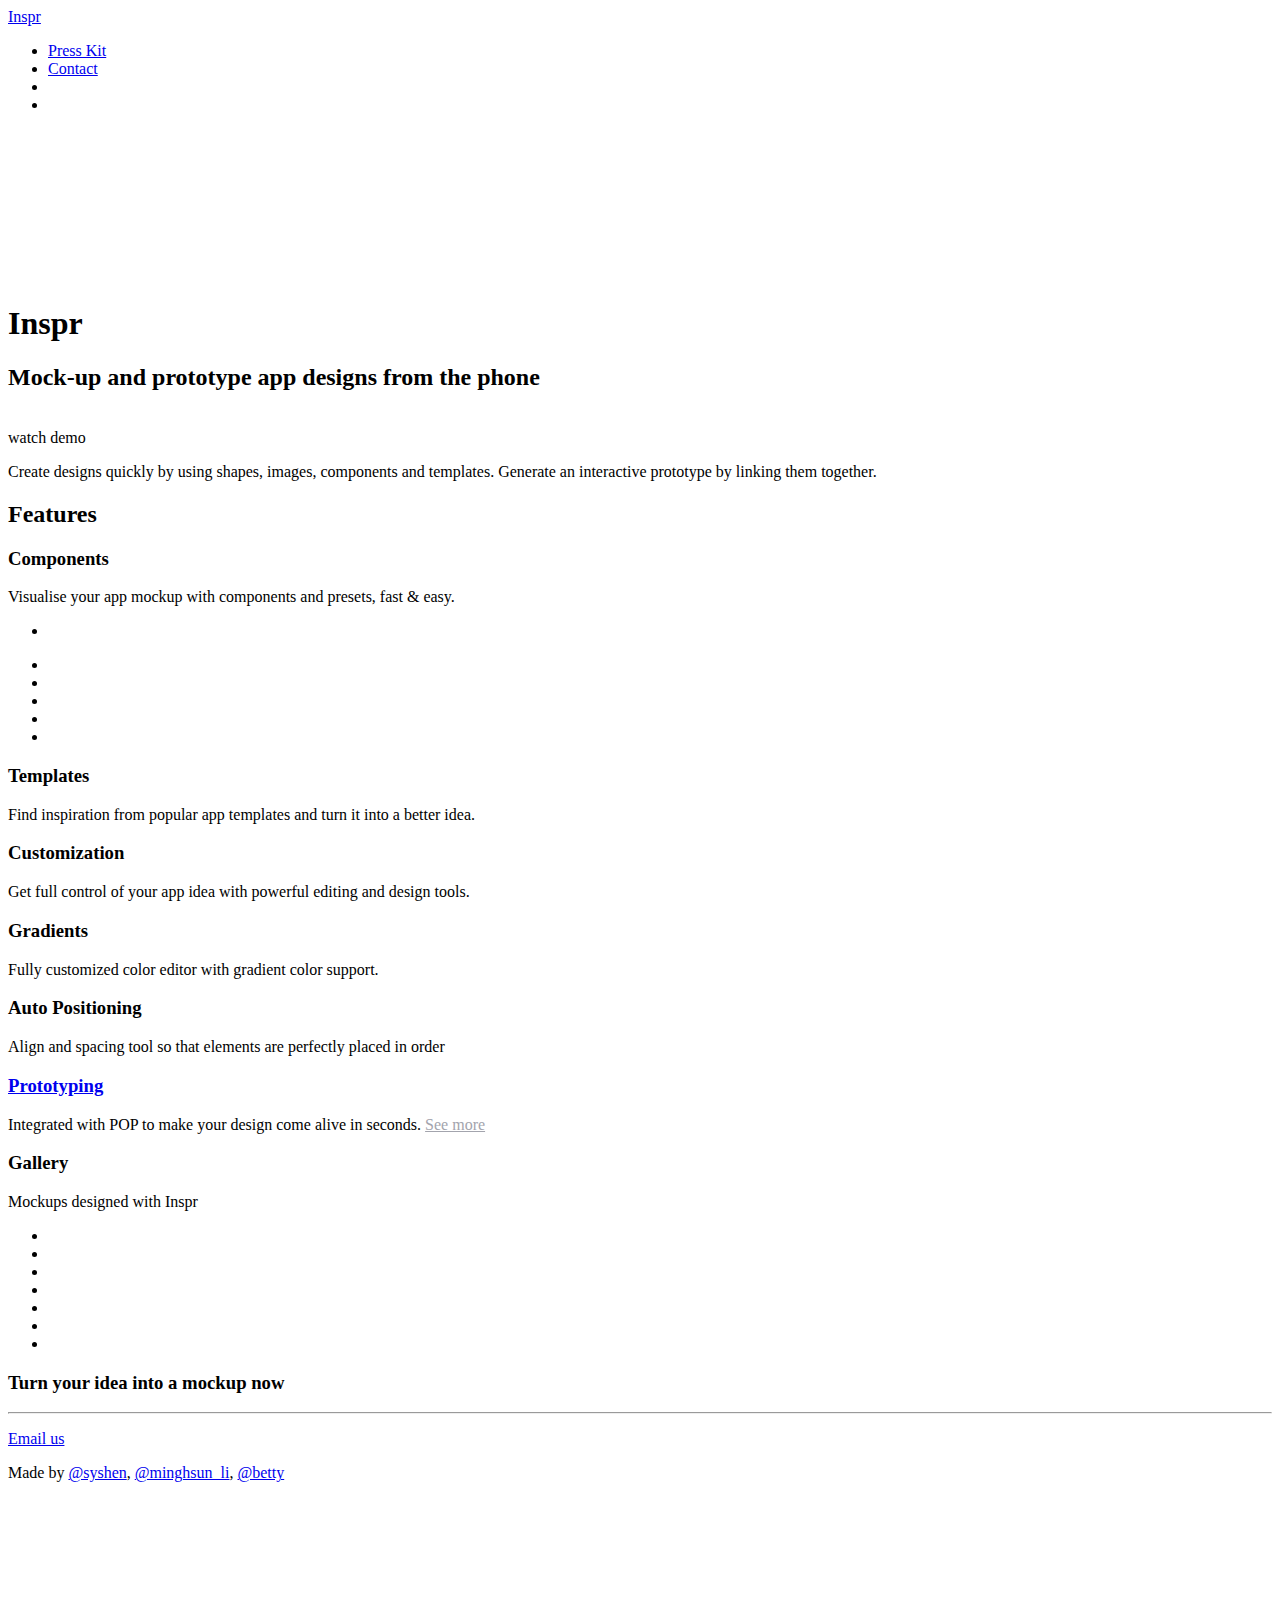
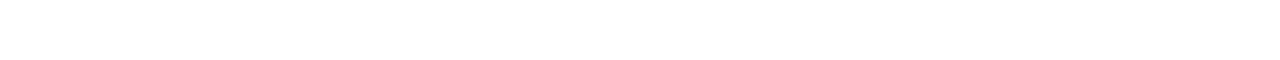
==== cn/index.html @ c49ec0e9 "cn" ====
<!doctype html>
<html>
  <head>
    <meta name="viewport" content="width=device-width, initial-scale=1">
    <meta http-equiv="Content-Type" content="text/html; charset=utf8"/>
    <meta name="description" content='Inspr is a mobile app for everyone to design an app interface directly on your mobile phone.'/>
    <meta property="og:site_name" content="Inspr" />
    <meta property="fb:app_id" content="500670736767893" />
    <meta property="og:title" content="Inspr - mock-up and prototype app designs from the phone" />
    <meta property="og:description" content='Inspr is a mobile app for everyone to design an app interface directly on your mobile phone.' />
    <meta property="og:type" content="website" />
    <meta property="og:url" content="http://insprdesign.com" />
    <meta property="og:image" content="http://insprdesign.com/images/meta.jpg" />
    <meta property="og:image:width" content="1200" />
    <meta property="og:image:height" content="630" />
    <meta property="og:video" content="http://insprdesign.com/video/inspr_demo.mp4" />
    <title>Inspr - mock-up and prototype app designs from the phone</title>
    <link rel="stylesheet" href="css/index.css">
    <link rel="apple-touch-icon" href="/touchicon.png">
    <link rel="icon" href="/favicon.png">
    <!--[if IE]><link rel="shortcut icon" href="/favicon.ico"><![endif]-->
    <script>
      (function(i,s,o,g,r,a,m){i['GoogleAnalyticsObject']=r;i[r]=i[r]||function(){
      (i[r].q=i[r].q||[]).push(arguments)},i[r].l=1*new Date();a=s.createElement(o),
      m=s.getElementsByTagName(o)[0];a.async=1;a.src=g;m.parentNode.insertBefore(a,m)
      })(window,document,'script','//www.google-analytics.com/analytics.js','ga');
      ga('create', 'UA-71495814-1', 'auto');
      ga('send', 'pageview');
      function gaEvent(category,action,label){
        ga('send', 'event', category, action, label);
      }
    </script>
    <script>
      !function(f,b,e,v,n,t,s){if(f.fbq)return;n=f.fbq=function(){n.callMethod?n.callMethod.apply(n,arguments):n.queue.push(arguments)};if(!f._fbq)f._fbq=n;n.push=n;n.loaded=!0;n.version='2.0';n.queue=[];t=b.createElement(e);t.async=!0;t.src=v;s=b.getElementsByTagName(e)[0];s.parentNode.insertBefore(t,s)}(window,document,'script','//connect.facebook.net/en_US/fbevents.js');

      fbq('init', '153054981726549');
      fbq('track', "PageView");
    </script>
    <script>
      window.twttr = (function(d, s, id) {
        var js, fjs = d.getElementsByTagName(s)[0],t = window.twttr || {};
        if (d.getElementById(id)) return t;
        js = d.createElement(s);
        js.id = id;
        js.src = "https://platform.twitter.com/widgets.js";
        fjs.parentNode.insertBefore(js, fjs);
        t._e = [];
        t.ready = function(f) {
          t._e.push(f);
        };
        return t;
      }(document, "script", "twitter-wjs"));
    </script>
    <!-- Hotjar Tracking Code for http://insprdesign.com -->
    <script>
      (function(h,o,t,j,a,r){
          h.hj=h.hj||function(){(h.hj.q=h.hj.q||[]).push(arguments)};
          h._hjSettings={hjid:225142,hjsv:5};
          a=o.getElementsByTagName('head')[0];
          r=o.createElement('script');r.async=1;
          r.src=t+h._hjSettings.hjid+j+h._hjSettings.hjsv;
          a.appendChild(r);
        })(window,document,'//static.hotjar.com/c/hotjar-','.js?sv=');
    </script>

    <script src="https://cdn.optimizely.com/js/6084630692.js"></script>
    <!-- Google Code for Inspr landing page conversion Conversion Page -->
  </head>
  <body>
    <div id="fb-root"></div>
    <script>
    (function(d, s, id) {
      var js, fjs = d.getElementsByTagName(s)[0];
      if (d.getElementById(id)) return;
      js = d.createElement(s); js.id = id;
      js.src = "//connect.facebook.net/zh_TW/sdk.js#xfbml=1&version=v2.5&appId=500670736767893";
      fjs.parentNode.insertBefore(js, fjs);
    }(document, 'script', 'facebook-jssdk'));
    </script>
  	<section class="hero">
      <header>
        <div class="header-wrapper">
          <a href="#" class="inspr-logo nav-link"><span class="inspr-logo-icon"></span>Inspr</a>
          <ul class="nav-list">
            <li class="nav-item"><a href="https://medium.com/@bettyfang/inspr-is-now-integrated-with-pop-b1e94a67278f#.gm7x661md" class="nav-link" onClick="gaEvent('actions','get_presskit','')">Press Kit</a></li>
            <li class="nav-item"><a href="mailto:contact@insprdesign.com" class="nav-link" onClick="gaEvent('actions','email','email_nav')">Contact</a></li>
            <li class="nav-item"><a href="https://www.facebook.com/insprdesign/" target="_blank" class="nav-link" class="nav-link" onClick="gaEvent('actions','link_sn','fb_nav')"><span class="nav-icon nav-icon__fb"></span></a></li>
            <li class="nav-item"><a href="https://twitter.com/InsprDesign" target="_blank" class="nav-link" onClick="gaEvent('actions','link_sn','twitter_nav')"><span class="nav-icon nav-icon__twitter"></span></a></li>
          </ul>
        </div>
      </header>
			<div class="iphone sprite-iphone">
        <video class="demo-video">
          <source src="video/inspr_demo.webm" type="video/webm">
          <source src="video/inspr_demo.mp4" type="video/mp4">
          <source src="video/inspr_demo.ogg" type="video/ogg">
          <img src="video/inspr_demo.png" alt="">
        </video>
        <div class="play-video-mask"><div class="play-video"></div></div>
      </div>
      <div class="hero-description">
        <a class="store-link" href="https://itunes.apple.com/app/apple-store/id1011122014?pt=616448&ct=Landing&mt=8" onClick="gaEvent('actions','download_inspr','app_icon'); fbq('track', 'Lead');"><span class="app-icon sprite-app-icon"></span></a>
				<h1>Inspr</h1>
				<h2>Mock-up and prototype app designs from the phone</h2>
        <a class="play-video-wrapper__m" onClick="gaEvent('actions','play_video','')"><span class="play-video__m"></span><br>watch demo</a>
        <a class="store-link" href="https://itunes.apple.com/app/apple-store/id1011122014?pt=616448&ct=Landing&mt=8" onClick="gaEvent('actions','download_inspr','top'); fbq('track', 'Lead');"><span class="download-badge sprite-download-badge"></span></a>
        <!--
        <div class="sn-btns">
          <div class="fb-like" data-href="http://insprdesign.com" data-width="100" data-layout="button_count" data-action="like" data-show-faces="true" data-share="false" style="vertical-align: top;"></div>
          <a class="twitter-share-button" href="https://twitter.com/intent/tweet?text=@InsprDesign%20Easiest%20way%20to%20craft%20an%20app%20design%20on%20your%20phone">Tweet</a>
        </div>
      -->
			</div>
  	</section>
    <p class="app-description">Create designs quickly by using shapes, images, components and templates. Generate an interactive prototype by linking them together.</p>
    <h2 class="heading"><span class="heading-dash"></span><span class="heading-text">Features</span><span class="heading-dash"></span></h2>
  	<section class="feature">
  		<div class="feature-text">
    		<h3 class="feature-title">Components</h3>
    		<p class="feature-description">Visualise your app mockup with components and presets, fast &amp; easy.</p>
  		</div>
  		<div class="feature-image">
  			<ul class="comp-list">
  				<li class="comp-el comp-el-1 sprite-comp-1"><div class="comp-popover"><div class="comp-navbar sprite-comp-navbar"></div></div></li>
  				<li class="comp-el comp-el-2 sprite-comp-2"></li>
  				<li class="comp-el comp-el-3 sprite-comp-3"></li>
  				<li class="comp-el comp-el-4 sprite-comp-4"></li>
  				<li class="comp-el comp-el-5 sprite-comp-5"></li>
  				<li class="comp-el comp-el-6 sprite-comp-6"></li>
  			</ul>
  		</div>
  	</section>

  	<section class="feature">
  		<div class="feature-text">
    		<h3 class="feature-title">Templates</h3>
    		<p class="feature-description">Find inspiration from popular app templates and turn it into a better idea.</p>
  		</div>
  		<div class="feature-image feature-image__template">
        <div class="templates-demo">
          <div class="template-mockup template-mockup1 sprite-template-m-1" ></div>
          <div class="template-mockup template-mockup2 sprite-template-m-2" ></div>
          <div class="template-mockup template-mockup3 sprite-template-m-3" ></div>
          <div class="template sprite-template"></div>
        </div>
  		</div>
  	</section>

  	<section class="feature">
  		<div class="feature-text">
    		<h3 class="feature-title">Customization</h3>
    		<p class="feature-description">Get full control of your app idea with powerful editing and design tools.</p>
  		</div>
  		<div class="feature-image">
  			<div class="customization-demo sprite-custmz"></div>
  		</div>
  	</section>

    <section class="feature">
      <div class="feature-text">
        <h3 class="feature-title">Gradients</h3>
        <p class="feature-description">Fully customized color editor with gradient color support.</p>
      </div>
      <div class="feature-image feature-image__gradient">
        <div class="gradient-demo sprite-gradient"></div>
      </div>
    </section>

    <section class="feature">
      <div class="feature-text">
        <h3 class="feature-title">Auto Positioning</h3>
        <p class="feature-description">Align and spacing tool so that elements
are perfectly placed in order</p>
      </div>
      <div class="feature-image feature-image__spacing">
        <div class="spacing-demo sprite-spacing"></div>
      </div>
    </section>

    <section class="feature">
      <div class="feature-text">
        <h3 class="feature-title"><a href="pop">Prototyping</a></h3>
        <p class="feature-description">Integrated with POP to make your design
come alive in seconds. <a href="pop" style="color: #a3a4ad; text-decoration:underline">See more</a> </p>
      </div>
      <div class="feature-image feature-image__pop">
        <div class="pop-demo sprite-pop">
          <div class="pop-screena sprite-pop_screena"></div>
          <div class="pop-screenb sprite-pop_screenb"></div>
          <div class="pop-link sprite-pop_link"></div>
        </div>
      </div>
    </section>


  	<section class="gallery">
    	<h3 class="gallery-title"><span class="heading-dash"></span><span class="heading-text">Gallery</span><span class="heading-dash"></span></h3>
      <p class="gallery-description">Mockups designed with Inspr</p>
    	<div class="mockups-wrapper">
       <ul class="mockups-list">
         <li class="mockup-item"><span class="mockup gallery-mockup-1"></span></li>
         <li class="mockup-item"><span class="mockup gallery-mockup-2"></span></li>
         <li class="mockup-item"><span class="mockup gallery-mockup-3"></span></li>
         <li class="mockup-item"><span class="mockup gallery-mockup-4"></span></li>
         <li class="mockup-item"><span class="mockup gallery-mockup-5"></span></li>
         <li class="mockup-item"><span class="mockup gallery-mockup-6"></span></li>
         <li class="mockup-item"><span class="mockup gallery-mockup-7"></span></li>
       </ul>

      </div>
  	</section>

  	<footer class="footer">
    	<h3 class="footer-title">Turn your idea into a mockup now</h3>
    	<a class="store-link" href="https://itunes.apple.com/app/apple-store/id1011122014?pt=616448&ct=Landing&mt=8" onClick="gaEvent('actions','download_inspr','btm');fbq('track', 'Lead');"><span class="download-badge sprite-download-badge"></span></a>
    	<hr>
      <p class="contact"><a href="mailto:contact@insprdesign.com" onClick="gaEvent('actions','email','email_footer')">Email us</a></p>
    	<p class="copyright">Made by <a href="https://twitter.com/syshen" target="_blank" onClick="gaEvent('links','link_sn','syshen')">@syshen</a>, <a href="https://twitter.com/minghsun_li" target="_blank" onClick="gaEvent('links','link_sn','minghsun')">@minghsun_li</a>, <a href="https://twitter.com/bettyfang" target="_blank" onClick="gaEvent('links','link_sn','betty')">@betty</a></p>
  	</footer>

    <div class="mask">
        <video class="demo-video__m">
          <source src="video/inspr_demo.webm" type="video/webm">
          <source src="video/inspr_demo.mp4" type="video/mp4">
          <source src="video/inspr_demo.ogg" type="video/ogg">
          <img src="video/inspr_demo.png" alt="">
        </video>
        <a class="close-mask sprite-close"></a>
    </div>
	<script src="js/jquery-2.1.4.min.js"></script>
  <script src="js/flipsnap.min.js"></script>
	<script src="js/index.js"></script>

  <!-- Google AdWords -->
  <script type="text/javascript">
  /* <![CDATA[ */
  var google_conversion_id = 923114972;
  var google_conversion_language = "en";
  var google_conversion_format = "3";
  var google_conversion_color = "ffffff";
  var google_conversion_label = "3KYWCI32_GYQ3LuWuAM";
  var google_remarketing_only = false;
  /* ]]> */
  </script>
  <script type="text/javascript" src="//www.googleadservices.com/pagead/conversion.js">
  </script>
  <noscript>
    <div style="display:inline;">
      <img height="1" width="1" style="border-style:none;" alt="" src="//www.googleadservices.com/pagead/conversion/923114972/?label=3KYWCI32_GYQ3LuWuAM&amp;guid=ON&amp;script=0"/>
    </div>
  </noscript>

  </body>
</html>
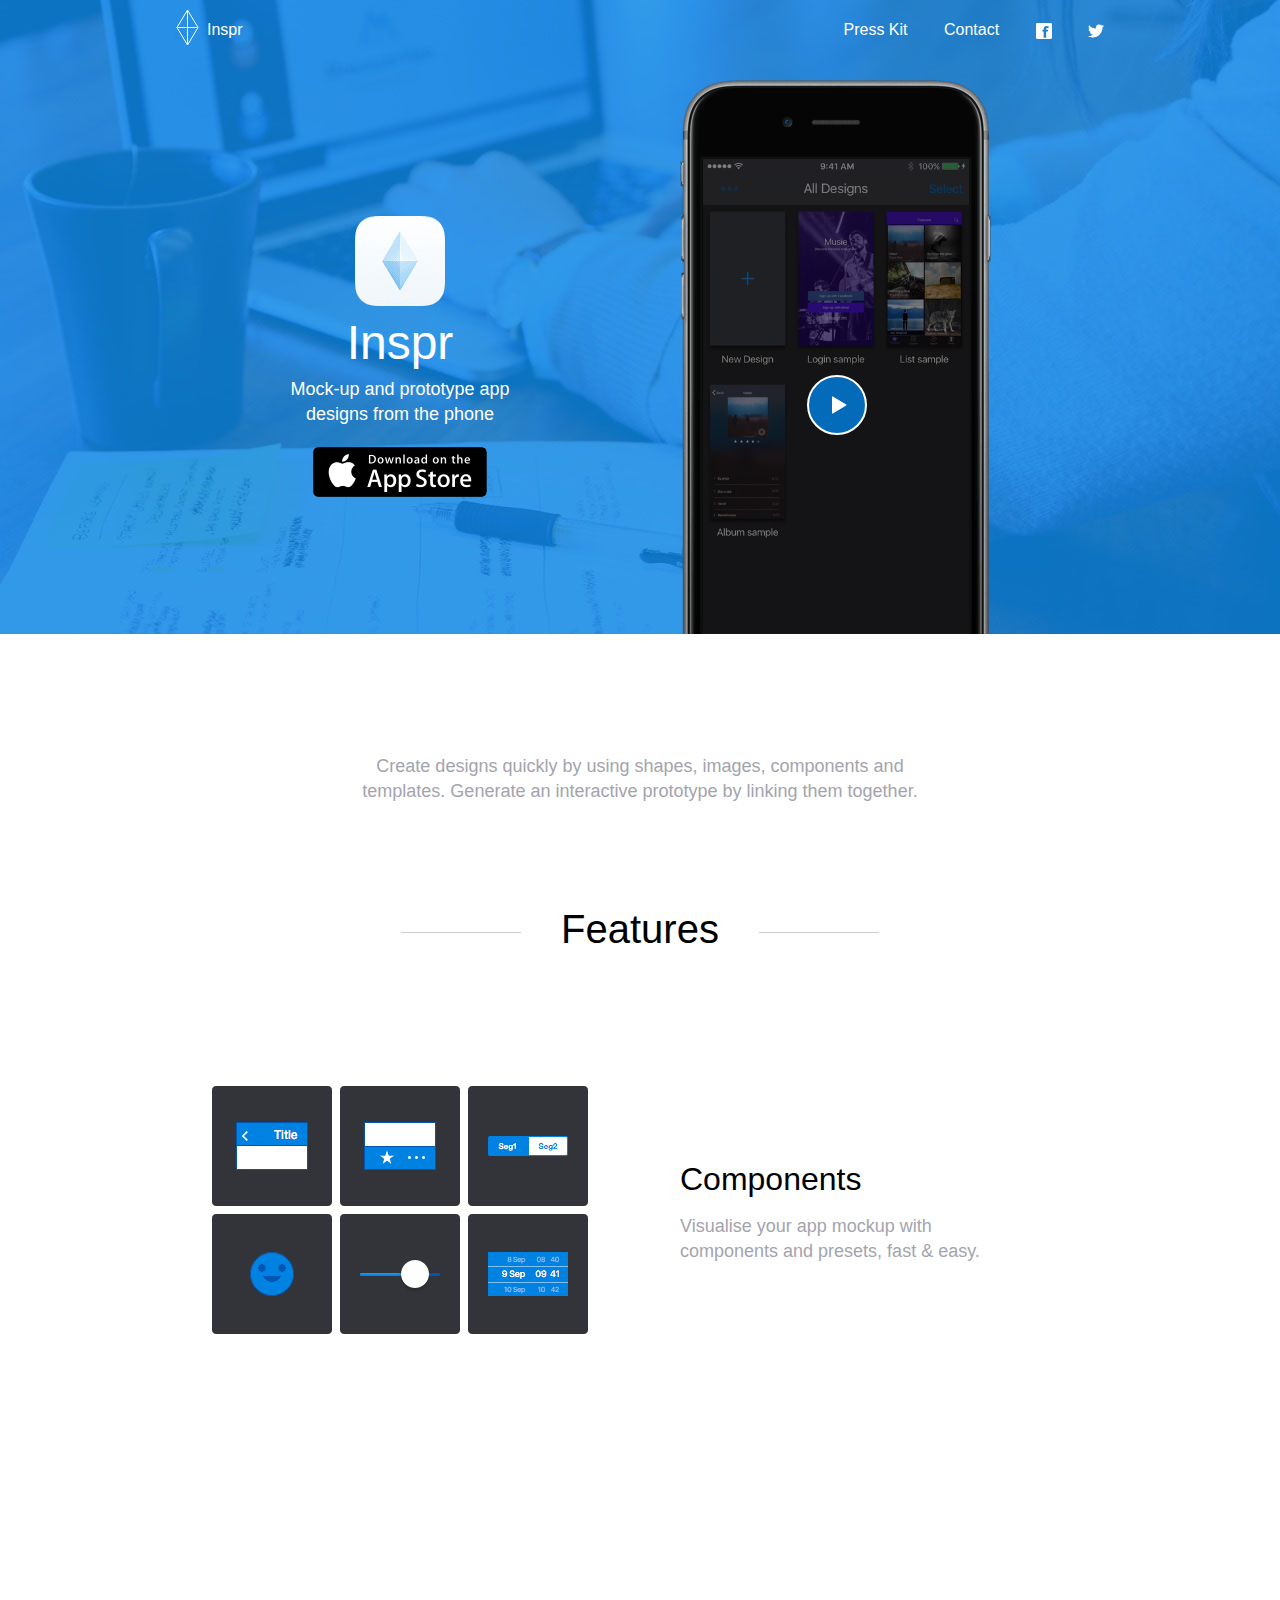
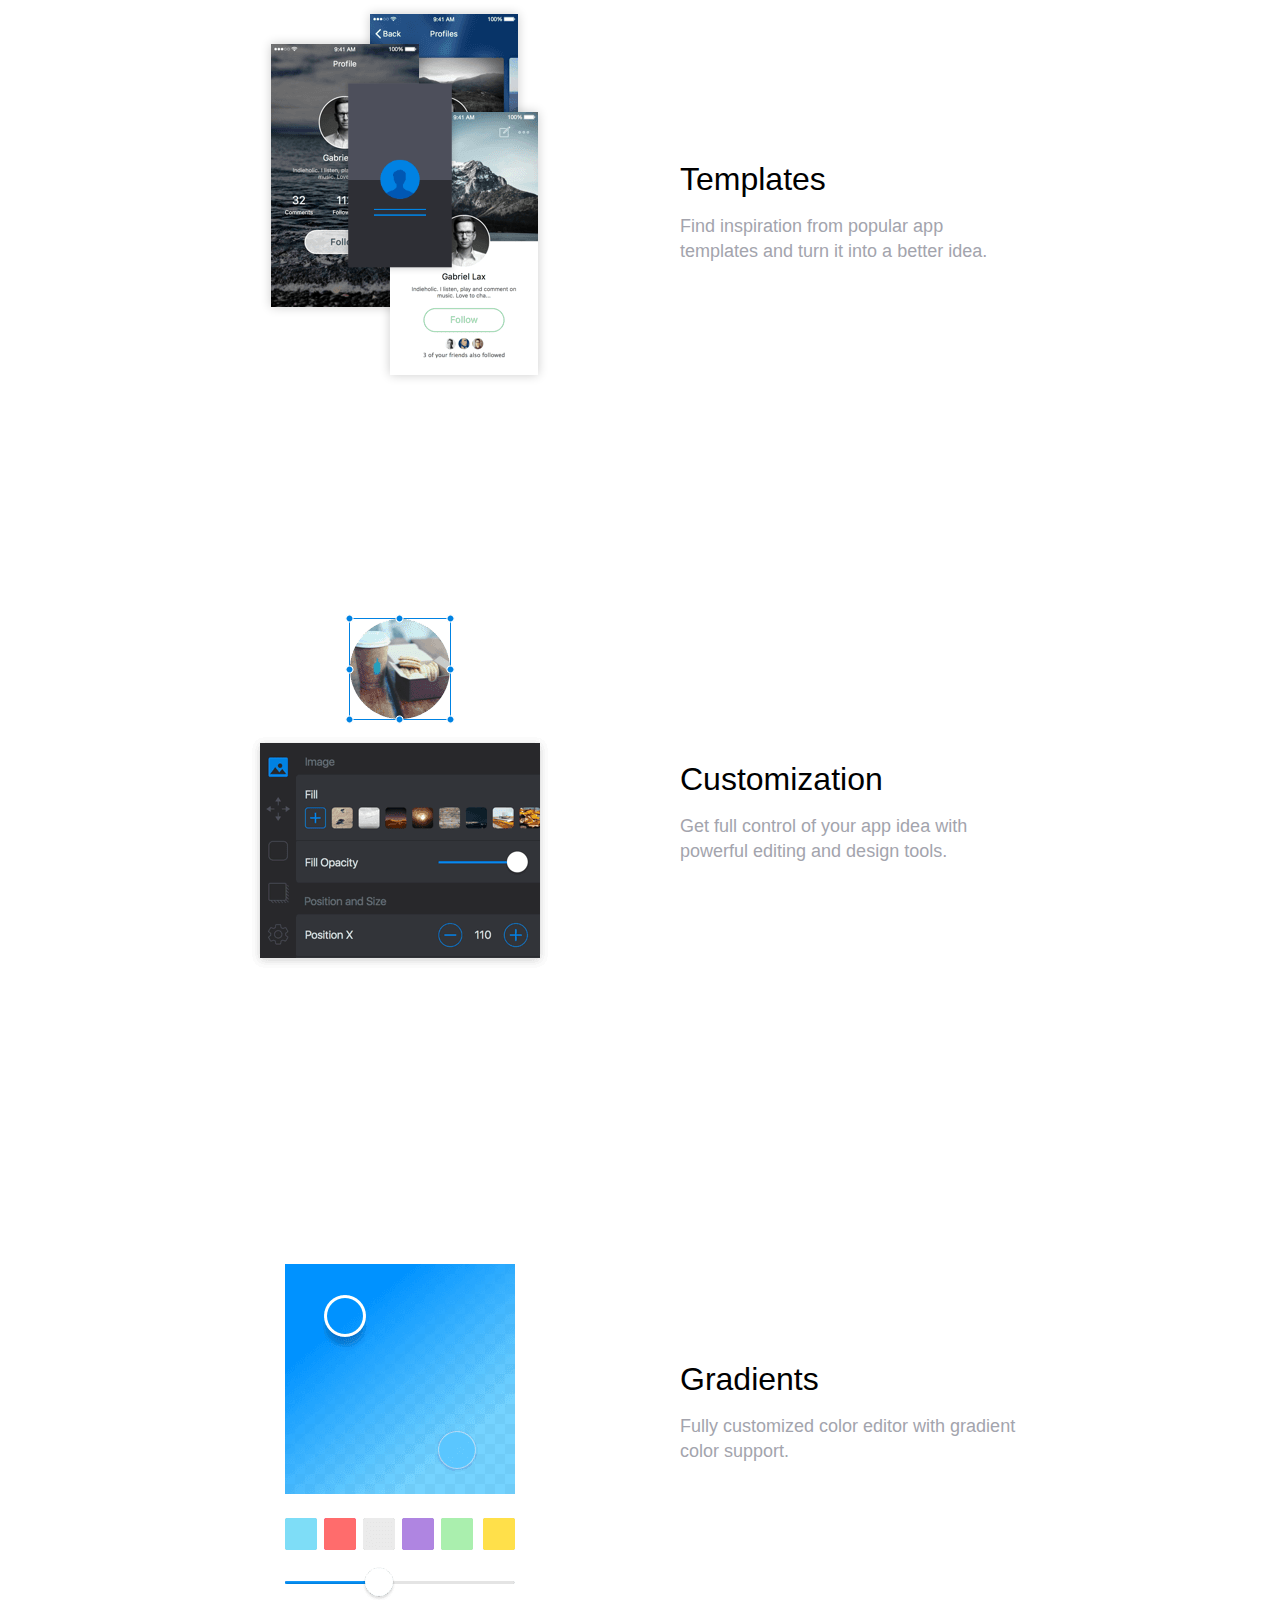
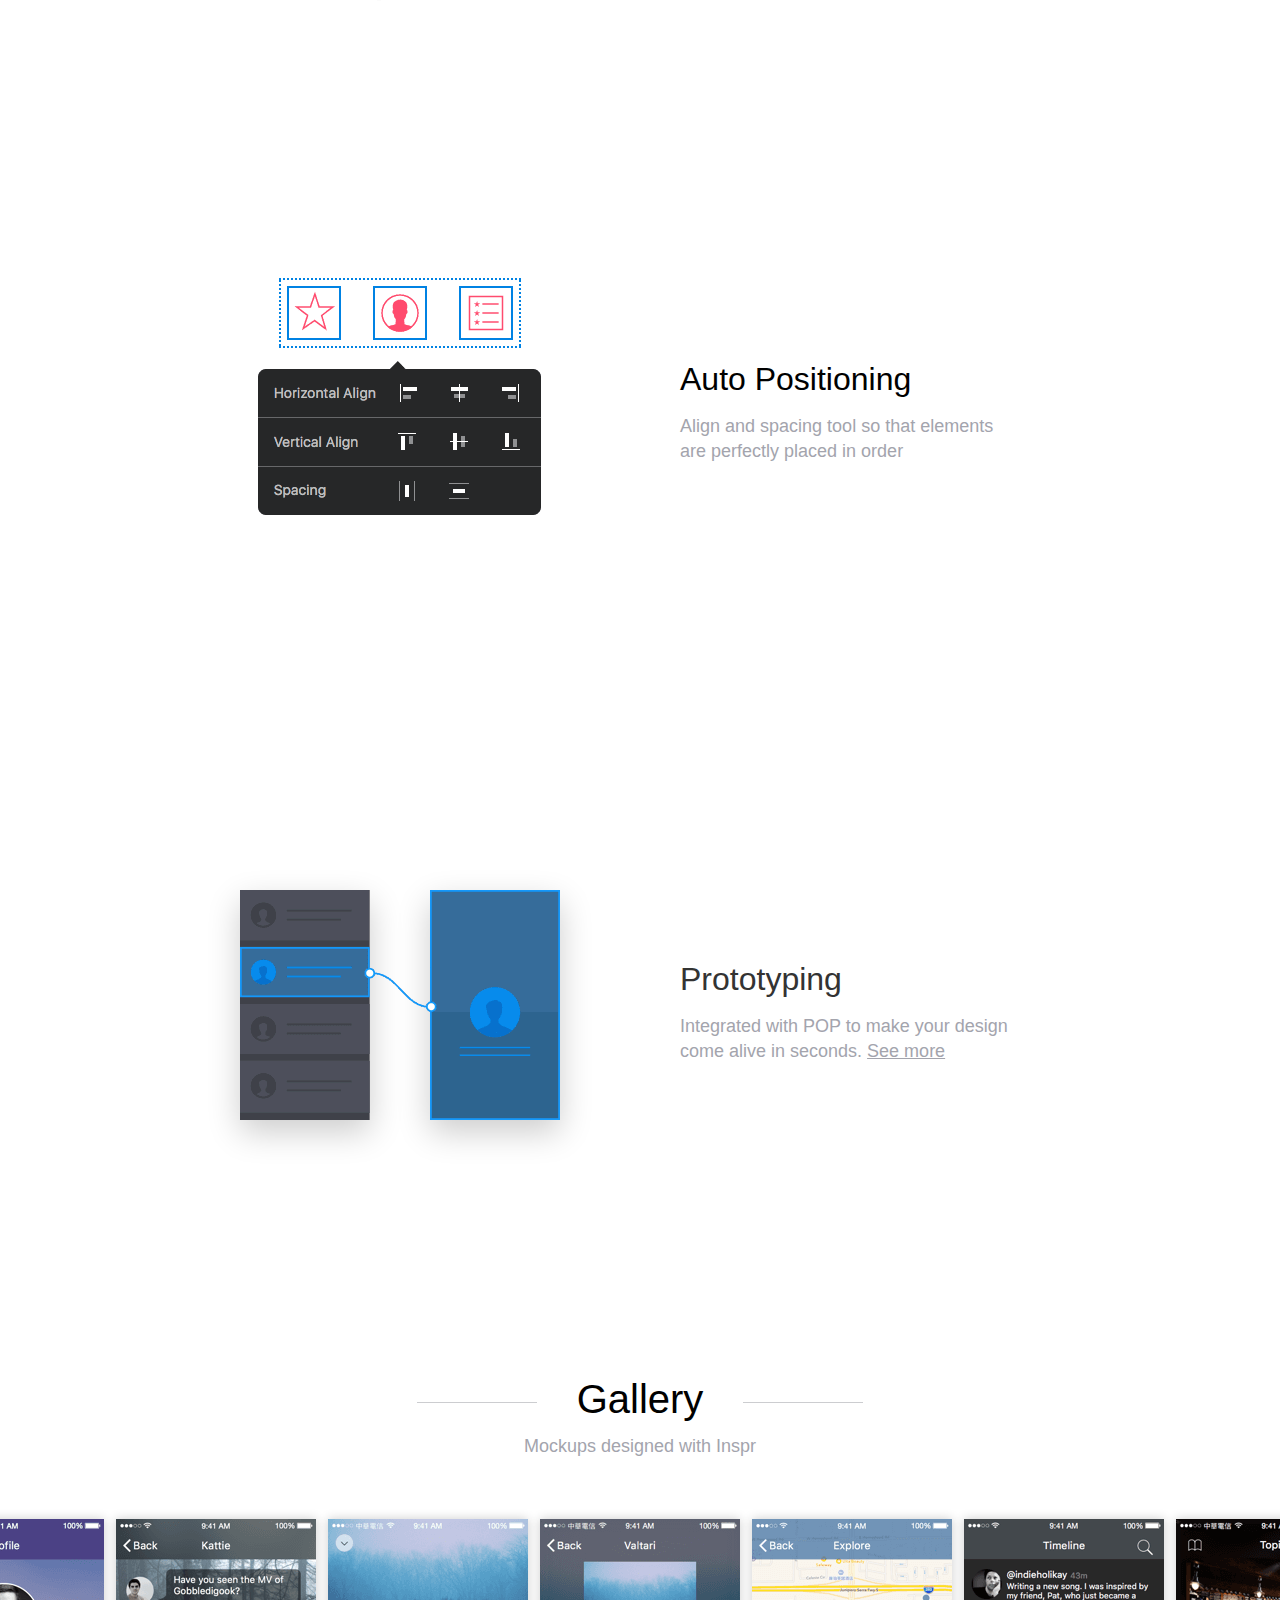
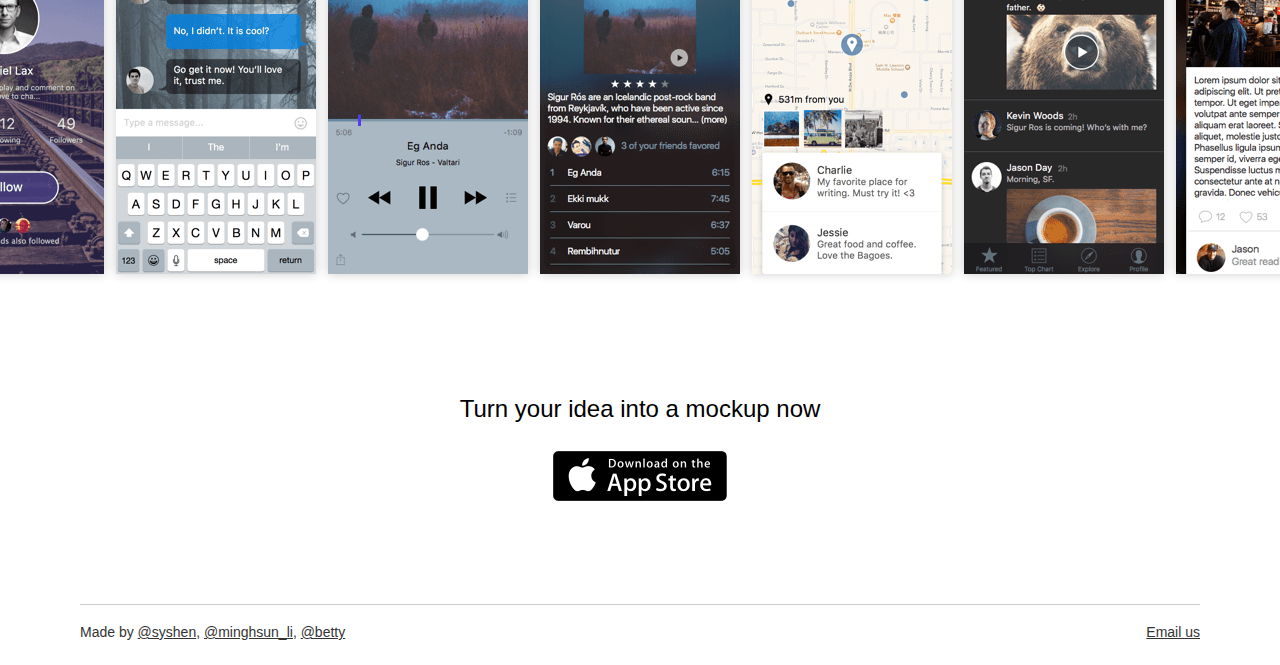
==== commit ba3f51c5: "absolute path" ====
--- a/cn/index.html
+++ b/cn/index.html
@@ -15,7 +15,7 @@
     <meta property="og:image:height" content="630" />
     <meta property="og:video" content="http://insprdesign.com/video/inspr_demo.mp4" />
     <title>Inspr - mock-up and prototype app designs from the phone</title>
-    <link rel="stylesheet" href="css/index.css">
+    <link rel="stylesheet" href="/css/index.css">
     <link rel="apple-touch-icon" href="/touchicon.png">
     <link rel="icon" href="/favicon.png">
     <!--[if IE]><link rel="shortcut icon" href="/favicon.ico"><![endif]-->
@@ -91,10 +91,10 @@
       </header>
 			<div class="iphone sprite-iphone">
         <video class="demo-video">
-          <source src="video/inspr_demo.webm" type="video/webm">
-          <source src="video/inspr_demo.mp4" type="video/mp4">
-          <source src="video/inspr_demo.ogg" type="video/ogg">
-          <img src="video/inspr_demo.png" alt="">
+          <source src="/video/inspr_demo.webm" type="video/webm">
+          <source src="/video/inspr_demo.mp4" type="video/mp4">
+          <source src="/video/inspr_demo.ogg" type="video/ogg">
+          <img src="/video/inspr_demo.png" alt="">
         </video>
         <div class="play-video-mask"><div class="play-video"></div></div>
       </div>
@@ -220,16 +220,16 @@
 
     <div class="mask">
         <video class="demo-video__m">
-          <source src="video/inspr_demo.webm" type="video/webm">
-          <source src="video/inspr_demo.mp4" type="video/mp4">
-          <source src="video/inspr_demo.ogg" type="video/ogg">
-          <img src="video/inspr_demo.png" alt="">
+          <source src="/video/inspr_demo.webm" type="video/webm">
+          <source src="/video/inspr_demo.mp4" type="video/mp4">
+          <source src="/video/inspr_demo.ogg" type="video/ogg">
+          <img src="/video/inspr_demo.png" alt="">
         </video>
         <a class="close-mask sprite-close"></a>
     </div>
-	<script src="js/jquery-2.1.4.min.js"></script>
-  <script src="js/flipsnap.min.js"></script>
-	<script src="js/index.js"></script>
+	<script src="/js/jquery-2.1.4.min.js"></script>
+  <script src="/js/flipsnap.min.js"></script>
+	<script src="/js/index.js"></script>
 
   <!-- Google AdWords -->
   <script type="text/javascript">
--- a/css/index.css
+++ b/css/index.css
@@ -0,0 +1,29 @@
+html,body,div,span,applet,object,iframe,h1,h2,h3,h4,h5,h6,p,blockquote,pre,a,abbr,acronym,address,big,cite,code,del,dfn,em,img,ins,kbd,q,s,samp,small,strike,strong,sub,sup,tt,var,b,u,i,center,dl,dt,dd,ol,ul,li,fieldset,form,label,legend,table,caption,tbody,tfoot,thead,tr,th,td,article,aside,canvas,details,embed,figure,figcaption,footer,header,hgroup,menu,nav,output,ruby,section,summary,time,mark,audio,video{margin:0;padding:0;border:0;font:inherit;font-size:100%;vertical-align:baseline}html{line-height:1}ol,ul{list-style:none}table{border-collapse:collapse;border-spacing:0}caption,th,td{text-align:left;font-weight:normal;vertical-align:middle}q,blockquote{quotes:none}q:before,q:after,blockquote:before,blockquote:after{content:"";content:none}a img{border:none}article,aside,details,figcaption,figure,footer,header,hgroup,main,menu,nav,section,summary{display:block}.comp-list:after,.mockups-list:after,.comp-list:before,.mockups-list:before{content:' ';display:table;clear:both}body{position:relative;font-family:'Helvetica Neue', "Helvetica", Roboto, Arial, Verdana, sans-serif}a:link,a:visited{text-decoration:none;color:#333}header{position:absolute;top:0;left:0;width:100%;height:70px;font-size:16px}@media only screen and (max-width: 480px){header{display:none}}header a:link,header a:visited{line-height:60px;color:white}.inspr-logo-icon,.nav-icon{display:inline-block;background-image:url(../images/sprite_global.png);background-image:none,url(../images/sprite_global.svg);vertical-align:middle}.header-wrapper{margin:auto;max-width:960px;width:90%}.inspr-logo{float:left}.inspr-logo-icon{position:relative;top:-3px;margin-right:8px;width:23px;height:37px;background-position:-9px -9px}.nav-list{float:right}.nav-item{display:inline-block}.nav-link{display:inline-block;padding-left:16px;padding-right:16px}.nav-link:hover,.nav-link:active{background:rgba(255,255,255,0.1)}.nav-icon{width:16px;height:16px}.nav-icon__fb{background-position:-10px -54px}.nav-icon__twitter{background-position:-36px -54px}.sn-btns{margin-top:25px}@media only screen and (max-width: 767px){.sn-btns{display:none}}
+.footer{padding:0 80px 40px;text-align:center}@media only screen and (max-width: 767px){.footer{padding-left:5%;padding-right:5%}}
+hr{margin-top:100px;margin-bottom:20px;border:0;border-bottom:1px solid #ccc}.contact{float:right;text-align:right}.copyright{float:left;text-align:left}.contact,.copyright{font-size:14px;color:#333}.contact a,.copyright a{text-decoration:underline}@media only screen and (max-width: 767px){.contact,.copyright{float:none;margin-bottom:10px;text-align:center}}
+.sprite-sprite,.sprite-app-icon,.sprite-close,.sprite-comp-1,.sprite-comp-2,.sprite-comp-3,.sprite-comp-4,.sprite-comp-5,.sprite-comp-6,.sprite-comp-navbar,.sprite-custmz,.sprite-download-badge,.sprite-gradient,.sprite-iphone,.sprite-pop_link,.sprite-pop_screena,.sprite-pop_screenb,.sprite-spacing,.sprite-template-m-1,.sprite-template-m-2,.sprite-template-m-3,.sprite-template{background-image:url('../images/sprite.png');background-repeat:no-repeat}.sprite-app-icon{background-position:0 0;height:90px;width:90px}.sprite-close{background-position:0 -90px;height:28px;width:28px}.sprite-comp-1{background-position:0 -118px;height:120px;width:120px}.sprite-comp-2{background-position:0 -238px;height:120px;width:120px}.sprite-comp-3{background-position:0 -358px;height:120px;width:120px}.sprite-comp-4{background-position:0 -478px;height:120px;width:120px}.sprite-comp-5{background-position:0 -598px;height:120px;width:120px}.sprite-comp-6{background-position:0 -718px;height:120px;width:120px}.sprite-comp-navbar{background-position:0 -838px;height:40px;width:192px}.sprite-custmz{background-position:0 -878px;height:355px;width:298px}.sprite-download-badge{background-position:0 -1233px;height:50px;width:174px}.sprite-gradient{background-position:0 -1283px;height:337px;width:230px}.sprite-iphone{background-position:0 -1620px;height:633px;width:311px}.sprite-pop_link{background-position:0 -2253px;height:46px;width:73px}.sprite-pop_screena{background-position:0 -2299px;height:230px;width:130px}.sprite-pop_screenb{background-position:0 -2529px;height:230px;width:130px}.sprite-spacing{background-position:0 -2759px;height:237px;width:284px}.sprite-template-m-1{background-position:0 -2996px;height:263px;width:148px}.sprite-template-m-2{background-position:0 -3259px;height:263px;width:148px}.sprite-template-m-3{background-position:0 -3522px;height:263px;width:148px}.sprite-template{background-position:0 -3785px;height:263px;width:148px}.sprite-retina-sprite{background-image:url('../images/sprite-retina.png');background-repeat:no-repeat}@media (min--moz-device-pixel-ratio: 1.5), (-o-min-device-pixel-ratio: 3 / 2), (-webkit-min-device-pixel-ratio: 1.5), (min-device-pixel-ratio: 1.5), (min-resolution: 1.5dppx){.sprite-all-retina-sprites,.sprite-app-icon,.sprite-close,.sprite-comp-1,.sprite-comp-2,.sprite-comp-3,.sprite-comp-4,.sprite-comp-5,.sprite-comp-6,.sprite-comp-navbar,.sprite-custmz,.sprite-download-badge,.sprite-gradient,.sprite-iphone,.sprite-pop_link,.sprite-pop_screena,.sprite-pop_screenb,.sprite-spacing,.sprite-template-m-1,.sprite-template-m-2,.sprite-template-m-3,.sprite-template{background-image:url('../images/sprite-retina.png');-moz-background-size:373px auto;-o-background-size:373px auto;-webkit-background-size:373px auto;background-size:373px auto}.sprite-app-icon{background-position:0 0}.sprite-close{background-position:0 -90px}.sprite-comp-1{background-position:0 -118px}.sprite-comp-2{background-position:0 -238px}.sprite-comp-3{background-position:0 -358px}.sprite-comp-4{background-position:0 -478px}.sprite-comp-5{background-position:0 -598px}.sprite-comp-6{background-position:0 -718px}.sprite-comp-navbar{background-position:0 -838px}.sprite-custmz{background-position:0 -878px}.sprite-download-badge{background-position:0 -1233px}.sprite-gradient{background-position:0 -1283px}.sprite-iphone{background-position:0 -1620px}.sprite-pop_link{background-position:0 -2537px}.sprite-pop_screena{background-position:0 -2583px}.sprite-pop_screenb{background-position:0 -2813px}.sprite-spacing{background-position:0 -3043px}.sprite-template-m-1{background-position:0 -3280px}.sprite-template-m-2{background-position:0 -3543px}.sprite-template-m-3{background-position:0 -3806px}.sprite-template{background-position:0 -4069px}}.gallery-sprite,.gallery-mockup-1,.gallery-mockup-2,.gallery-mockup-3,.gallery-mockup-4,.gallery-mockup-5,.gallery-mockup-6,.gallery-mockup-7{background-image:url('../images/gallery.png');background-repeat:no-repeat}.gallery-mockup-1{background-position:0 0;height:355px;width:200px}.gallery-mockup-2{background-position:0 -355px;height:355px;width:200px}.gallery-mockup-3{background-position:0 -710px;height:355px;width:200px}.gallery-mockup-4{background-position:0 -1065px;height:355px;width:200px}.gallery-mockup-5{background-position:0 -1420px;height:355px;width:200px}.gallery-mockup-6{background-position:0 -1775px;height:355px;width:200px}.gallery-mockup-7{background-position:0 -2130px;height:355px;width:200px}.gallery-retina-sprite{background-image:url('../images/gallery-retina.png');background-repeat:no-repeat}@media (min--moz-device-pixel-ratio: 1.5), (-o-min-device-pixel-ratio: 3 / 2), (-webkit-min-device-pixel-ratio: 1.5), (min-device-pixel-ratio: 1.5), (min-resolution: 1.5dppx){.gallery-all-retina-sprites,.gallery-mockup-1,.gallery-mockup-2,.gallery-mockup-3,.gallery-mockup-4,.gallery-mockup-5,.gallery-mockup-6,.gallery-mockup-7{background-image:url('../images/gallery-retina.png');-moz-background-size:200px auto;-o-background-size:200px auto;-webkit-background-size:200px auto;background-size:200px auto}.gallery-mockup-1{background-position:0 0}.gallery-mockup-2{background-position:0 -355px}.gallery-mockup-3{background-position:0 -710px}.gallery-mockup-4{background-position:0 -1065px}.gallery-mockup-5{background-position:0 -1420px}.gallery-mockup-6{background-position:0 -1775px}.gallery-mockup-7{background-position:0 -2130px}}#pop-link{display:block;margin-top:10px;font-size:14px;text-decoration:underline;color:white}h2.heading,.gallery-title{font-size:40px;line-height:1.25}@media only screen and (max-width: 480px){h2.heading,.gallery-title{font-size:28px}}
+.hero h2,.app-description,.feature-description,.gallery-description{font-size:18px;line-height:1.389}.hero{margin-bottom:120px;min-height:632px;overflow:hidden;background:#0082e3 url("../images/hero_bg.jpg");background-size:cover}@media only screen and (max-width: 767px){.hero{min-height:560px}}
+.hero-description{position:absolute;top:216px;left:50%;margin-left:-360px;width:240px;text-align:center}@media only screen and (max-width: 960px){.hero-description{margin-left:-300px}}@media only screen and (max-width: 767px){.hero-description{top:120px;margin-left:-120px}}@media only screen and (max-width: 480px){.hero-description{top:90px}}
+h1{margin-top:10px;margin-bottom:10px;color:white;font-size:48px;font-weight:300}.hero h2{margin-bottom:20px;color:white}.iphone{position:relative;top:80px;left:50%;margin-left:40px;width:311px;height:634px}@media only screen and (max-width: 767px){.iphone{display:none}}
+.play-video-mask{position:absolute;top:79px;left:22px;width:267px;height:474px;background:rgba(0,0,0,0.5)}.play-video,.play-video__m{border-radius:50%;background:url("../images/play-video.png") no-repeat;background-size:56px 56px;border:2px solid white}@media not all, not all, (-webkit-min-device-pixel-ratio: 1.5), not all, (min-resolution: 1.5dppx){.play-video,.play-video__m{background-image:url("../images/play-video@2x.png")}}
+.play-video{position:absolute;top:216px;left:105px;width:56px;height:56px;background-color:rgba(0,130,227,0.8)}@media only screen and (max-width: 767px){.play-video{display:none}}
+.play-video-wrapper__m{display:none;margin-bottom:20px;font-size:12px;color:white;text-align:center}@media only screen and (max-width: 767px){.play-video-wrapper__m{display:block}}
+.play-video__m{display:inline-block;margin-bottom:8px;width:48px;height:48px;background-position:center center}@media not all, not all, (-webkit-min-device-pixel-ratio: 1.5), not all, (min-resolution: 1.5dppx){.play-video__m{background-image:url("../images/play-video@2x.png")}}
+.demo-video{position:absolute;top:79px;left:22px;width:267px;height:474px}.app-icon{display:inline-block;width:90px;height:90px}.download-badge{display:inline-block;width:174px;height:50px}.download-badge.typeform-share{box-sizing:border-box;padding:15px;font-size:20px;font-weight:400;background:white;border-radius:5px;color:#2990E4}.subscribe-description{margin-top:10px;margin-bottom:20px;font-size:12px;color:white}.app-description{margin:auto auto 100px;padding:0 20px;max-width:600px;color:#a3a4ad;text-align:center}h2.heading{margin:auto auto -40px;padding:0 20px;max-width:600px;text-align:center}@media only screen and (max-width: 960px){h2.heading{margin-bottom:80px}}
+@media only screen and (max-width: 480px){.heading-text{display:inline-block;padding-bottom:8px;border-bottom:1px solid #CCCDD0}}
+.heading-dash{display:inline-block;width:120px;height:1px;background:#CCCDD0;line-height:50px;vertical-align:middle}.heading-dash:first-child{margin-right:40px}.heading-dash:last-child{margin-left:40px}@media only screen and (max-width: 767px){.heading-dash{width:80px}}@media only screen and (max-width: 480px){.heading-dash{display:none}}
+.feature{position:relative;min-height:600px}@media only screen and (max-width: 960px){.feature{min-height:0;padding-bottom:120px}}@media only screen and (max-width: 767px){.feature{padding-bottom:80px}}
+.feature-image{position:absolute;top:100px;left:50%;margin-left:-440px;width:400px;height:400px}@media only screen and (max-width: 960px){.feature-image{position:relative;top:0;left:0;margin:auto;width:100%;height:auto;overflow:hidden}}
+.feature-text{position:absolute;top:240px;left:50%;margin-left:40px}@media only screen and (min-width: 961px){.desktop .feature-text{top:140px;padding:100px 0}}@media only screen and (max-width: 960px){.feature-text{position:relative;left:0;top:0;margin-left:0;text-align:center}}
+.feature-title{font-size:32px;line-height:50px;width:340px}@media only screen and (max-width: 480px){.feature-title{font-size:24px;line-height:35px}}@media only screen and (max-width: 960px){.feature-title{margin-left:auto;margin-right:auto;width:90%}}
+.feature-description{width:340px;margin-top:10px;color:#a3a4ad}@media only screen and (max-width: 960px){.feature-description{margin-bottom:40px;margin-left:auto;margin-right:auto;width:340px}}@media only screen and (max-width: 767px){.feature-description{width:90%;line-height:1.5}}
+.comp-list{margin:72px auto 0;width:376px}@media only screen and (max-width: 960px){.comp-list{position:relative;left:50%;margin-top:0;margin-left:-188px}}@media only screen and (max-width: 767px){.comp-list{top:-30px;-moz-transform:scale(0.75, 0.75);-ms-transform:scale(0.75, 0.75);-webkit-transform:scale(0.75, 0.75);transform:scale(0.75, 0.75)}}
+.comp-el{float:left;position:relative;margin-right:8px;margin-bottom:8px;width:120px;height:120px}.comp-el:nth-child(3n){margin-right:0}.comp-el:nth-child(n+4){margin-bottom:0}.comp-popover{-moz-transition:-moz-transform 0.4s cubic-bezier(0.73, 0.08, 0.49, 1.36),opacity 0.4s ease-out;-o-transition:-o-transform 0.4s cubic-bezier(0.73, 0.08, 0.49, 1.36),opacity 0.4s ease-out;-webkit-transition:-webkit-transform 0.4s cubic-bezier(0.73, 0.08, 0.49, 1.36),opacity 0.4s ease-out;transition:transform 0.4s cubic-bezier(0.73, 0.08, 0.49, 1.36),opacity 0.4s ease-out;-moz-transform:translate(0, -20px) scale(0.5, 0.5);-ms-transform:translate(0, -20px) scale(0.5, 0.5);-webkit-transform:translate(0, -20px) scale(0.5, 0.5);transform:translate(0, -20px) scale(0.5, 0.5);z-index:10;position:absolute;top:108px;left:50%;margin-left:-114px;width:228px;height:88px;border-radius:2px;background:rgba(255,255,255,0.95);box-shadow:0 2px 10px rgba(0,0,0,0.2);opacity:0}.comp-popover:after{content:'';position:absolute;top:-6px;left:50%;margin-left:-4px;width:0;height:0;border-style:solid;border-width:0 4px 6px 4px;border-color:transparent transparent rgba(255,255,255,0.95) transparent}.feature-image:hover .comp-popover,.feature-text:hover+div .comp-popover{-moz-transform:translate(0, 0) scale(1, 1);-ms-transform:translate(0, 0) scale(1, 1);-webkit-transform:translate(0, 0) scale(1, 1);transform:translate(0, 0) scale(1, 1);opacity:1}.comp-navbar{margin:24px auto;width:192px;height:40px}.feature-image__template{-moz-transition:-moz-transform 0.7s cubic-bezier(0.73, 0.08, 0.64, 1.11),opacity 0.7s ease-in-out;-o-transition:-o-transform 0.7s cubic-bezier(0.73, 0.08, 0.64, 1.11),opacity 0.7s ease-in-out;-webkit-transition:-webkit-transform 0.7s cubic-bezier(0.73, 0.08, 0.64, 1.11),opacity 0.7s ease-in-out;transition:transform 0.7s cubic-bezier(0.73, 0.08, 0.64, 1.11),opacity 0.7s ease-in-out}@media only screen and (min-width: 961px){.feature-image__template:hover,.feature-text:hover+.feature-image__template{-moz-transform:translate(0, 50px);-ms-transform:translate(0, 50px);-webkit-transform:translate(0, 50px);transform:translate(0, 50px)}}
+.templates-demo{position:relative;margin:auto;width:282px;height:400px}.template{position:absolute;top:30px;left:50%;margin-left:-74px;width:148px;height:263px;box-shadow:0 0 10px rgba(0,0,0,0.2)}.template-mockup{position:absolute;left:50%;margin-left:-74px;width:148px;height:263px;box-shadow:0 0 10px rgba(0,0,0,0.2)}.template{-moz-transform:scale(0.7, 0.7);-ms-transform:scale(0.7, 0.7);-webkit-transform:scale(0.7, 0.7);transform:scale(0.7, 0.7);-moz-transition:-moz-transform 0.7s cubic-bezier(0.73, 0.08, 0.64, 1.11),opacity 0.7s ease-in-out;-o-transition:-o-transform 0.7s cubic-bezier(0.73, 0.08, 0.64, 1.11),opacity 0.7s ease-in-out;-webkit-transition:-webkit-transform 0.7s cubic-bezier(0.73, 0.08, 0.64, 1.11),opacity 0.7s ease-in-out;transition:transform 0.7s cubic-bezier(0.73, 0.08, 0.64, 1.11),opacity 0.7s ease-in-out}.feature-image:hover .template,.feature-text:hover+div .template{-moz-transform:scale(0.5, 0.5);-ms-transform:scale(0.5, 0.5);-webkit-transform:scale(0.5, 0.5);transform:scale(0.5, 0.5);opacity:0}.template-mockup1{-moz-transform:translate(44px, 0);-ms-transform:translate(44px, 0);-webkit-transform:translate(44px, 0);transform:translate(44px, 0);-moz-transition:-moz-transform 0.7s cubic-bezier(0.73, 0.08, 0.64, 1.11);-o-transition:-o-transform 0.7s cubic-bezier(0.73, 0.08, 0.64, 1.11);-webkit-transition:-webkit-transform 0.7s cubic-bezier(0.73, 0.08, 0.64, 1.11);transition:transform 0.7s cubic-bezier(0.73, 0.08, 0.64, 1.11)}.feature-image:hover .template-mockup1,.feature-text:hover+div .template-mockup1{-moz-transform:translate(0, 0);-ms-transform:translate(0, 0);-webkit-transform:translate(0, 0);transform:translate(0, 0)}.template-mockup2{-moz-transform:translate(-55px, 30px);-ms-transform:translate(-55px, 30px);-webkit-transform:translate(-55px, 30px);transform:translate(-55px, 30px);-moz-transition:-moz-transform 0.7s cubic-bezier(0.73, 0.08, 0.64, 1.11);-o-transition:-o-transform 0.7s cubic-bezier(0.73, 0.08, 0.64, 1.11);-webkit-transition:-webkit-transform 0.7s cubic-bezier(0.73, 0.08, 0.64, 1.11);transition:transform 0.7s cubic-bezier(0.73, 0.08, 0.64, 1.11)}.feature-image:hover .template-mockup2,.feature-text:hover+div .template-mockup2{-moz-transform:translate(-156px, 0);-ms-transform:translate(-156px, 0);-webkit-transform:translate(-156px, 0);transform:translate(-156px, 0)}.template-mockup3{-moz-transform:translate(64px, 98px);-ms-transform:translate(64px, 98px);-webkit-transform:translate(64px, 98px);transform:translate(64px, 98px);-moz-transition:-moz-transform 0.7s cubic-bezier(0.73, 0.08, 0.64, 1.11);-o-transition:-o-transform 0.7s cubic-bezier(0.73, 0.08, 0.64, 1.11);-webkit-transition:-webkit-transform 0.7s cubic-bezier(0.73, 0.08, 0.64, 1.11);transition:transform 0.7s cubic-bezier(0.73, 0.08, 0.64, 1.11)}.feature-image:hover .template-mockup3,.feature-text:hover+div .template-mockup3{-moz-transform:translate(156px, 0);-ms-transform:translate(156px, 0);-webkit-transform:translate(156px, 0);transform:translate(156px, 0)}.customization-demo{margin:auto;width:298px;height:355px}@media only screen and (max-width: 767px){.customization-demo{margin-top:-45px;-moz-transform:scale(0.75, 0.75);-ms-transform:scale(0.75, 0.75);-webkit-transform:scale(0.75, 0.75);transform:scale(0.75, 0.75)}}
+.gradient-demo{position:relative;top:50px;margin:auto;width:230px;height:337px}@media only screen and (max-width: 960px){.gradient-demo{top:auto}}@media only screen and (max-width: 767px){.gradient-demo{margin-top:-45px;-moz-transform:scale(0.75, 0.75);-ms-transform:scale(0.75, 0.75);-webkit-transform:scale(0.75, 0.75);transform:scale(0.75, 0.75)}}
+.spacing-demo{position:relative;top:64px;margin:auto;width:284px;height:237px}@media only screen and (max-width: 960px){.spacing-demo{top:auto}}@media only screen and (max-width: 767px){.spacing-demo{margin-top:-25px;-moz-transform:scale(0.75, 0.75);-ms-transform:scale(0.75, 0.75);-webkit-transform:scale(0.75, 0.75);transform:scale(0.75, 0.75)}}
+.pop-demo{position:relative;top:76px;margin:auto;width:320px;height:230px}@media only screen and (max-width: 960px){.pop-demo{top:auto}}@media only screen and (max-width: 767px){.pop-demo{margin-top:-25px;-moz-transform:scale(0.75, 0.75);-ms-transform:scale(0.75, 0.75);-webkit-transform:scale(0.75, 0.75);transform:scale(0.75, 0.75)}}
+.pop-screena,.pop-screenb{position:absolute;top:0;width:130px;height:230px;box-shadow:0 12px 31px rgba(0,0,0,0.2)}.pop-screena{left:0}.pop-screenb{right:0}.pop-link{position:absolute;left:124px;top:77px;width:73px;height:46px}.gallery{padding-top:60px;padding-bottom:120px;overflow:hidden}.gallery-title{text-align:center}@media only screen and (max-width: 960px){.gallery-title{padding:0 40px}}@media only screen and (max-width: 480px){.gallery-title{margin-bottom:20px}}
+.gallery-description{margin-top:10px;margin-bottom:60px;text-align:center;color:#a3a4ad}@media only screen and (max-width: 960px){.gallery-description{margin-bottom:40px;margin-left:auto;margin-right:auto;width:90%}}@media only screen and (max-width: 767px){.gallery-description{line-height:1.5}}
+.mockups-wrapper{position:relative;width:100%;height:355px}.mockups-list{position:relative;left:50%;margin-left:-742px;width:1484px}@media only screen and (max-width: 960px){.mockups-list{left:auto;margin-left:0}}
+.mockup-item{float:left;padding:0 6px}.mockup{display:inline-block;width:200px;height:355px;background-color:#eee;box-shadow:0 0 10px rgba(0,0,0,0.2)}.footer-title{margin-bottom:30px;text-align:center;font-size:24px}.mask{z-index:20;display:none;position:absolute;top:0;left:0;width:100%;height:100%;background:rgba(0,0,0,0.9)}.demo-video__m{position:relative;top:0;left:0;display:block;width:267px;height:474px;margin:50px auto 0}.close-mask{position:absolute;top:16px;right:16px;display:inline-block;width:28px;height:28px}
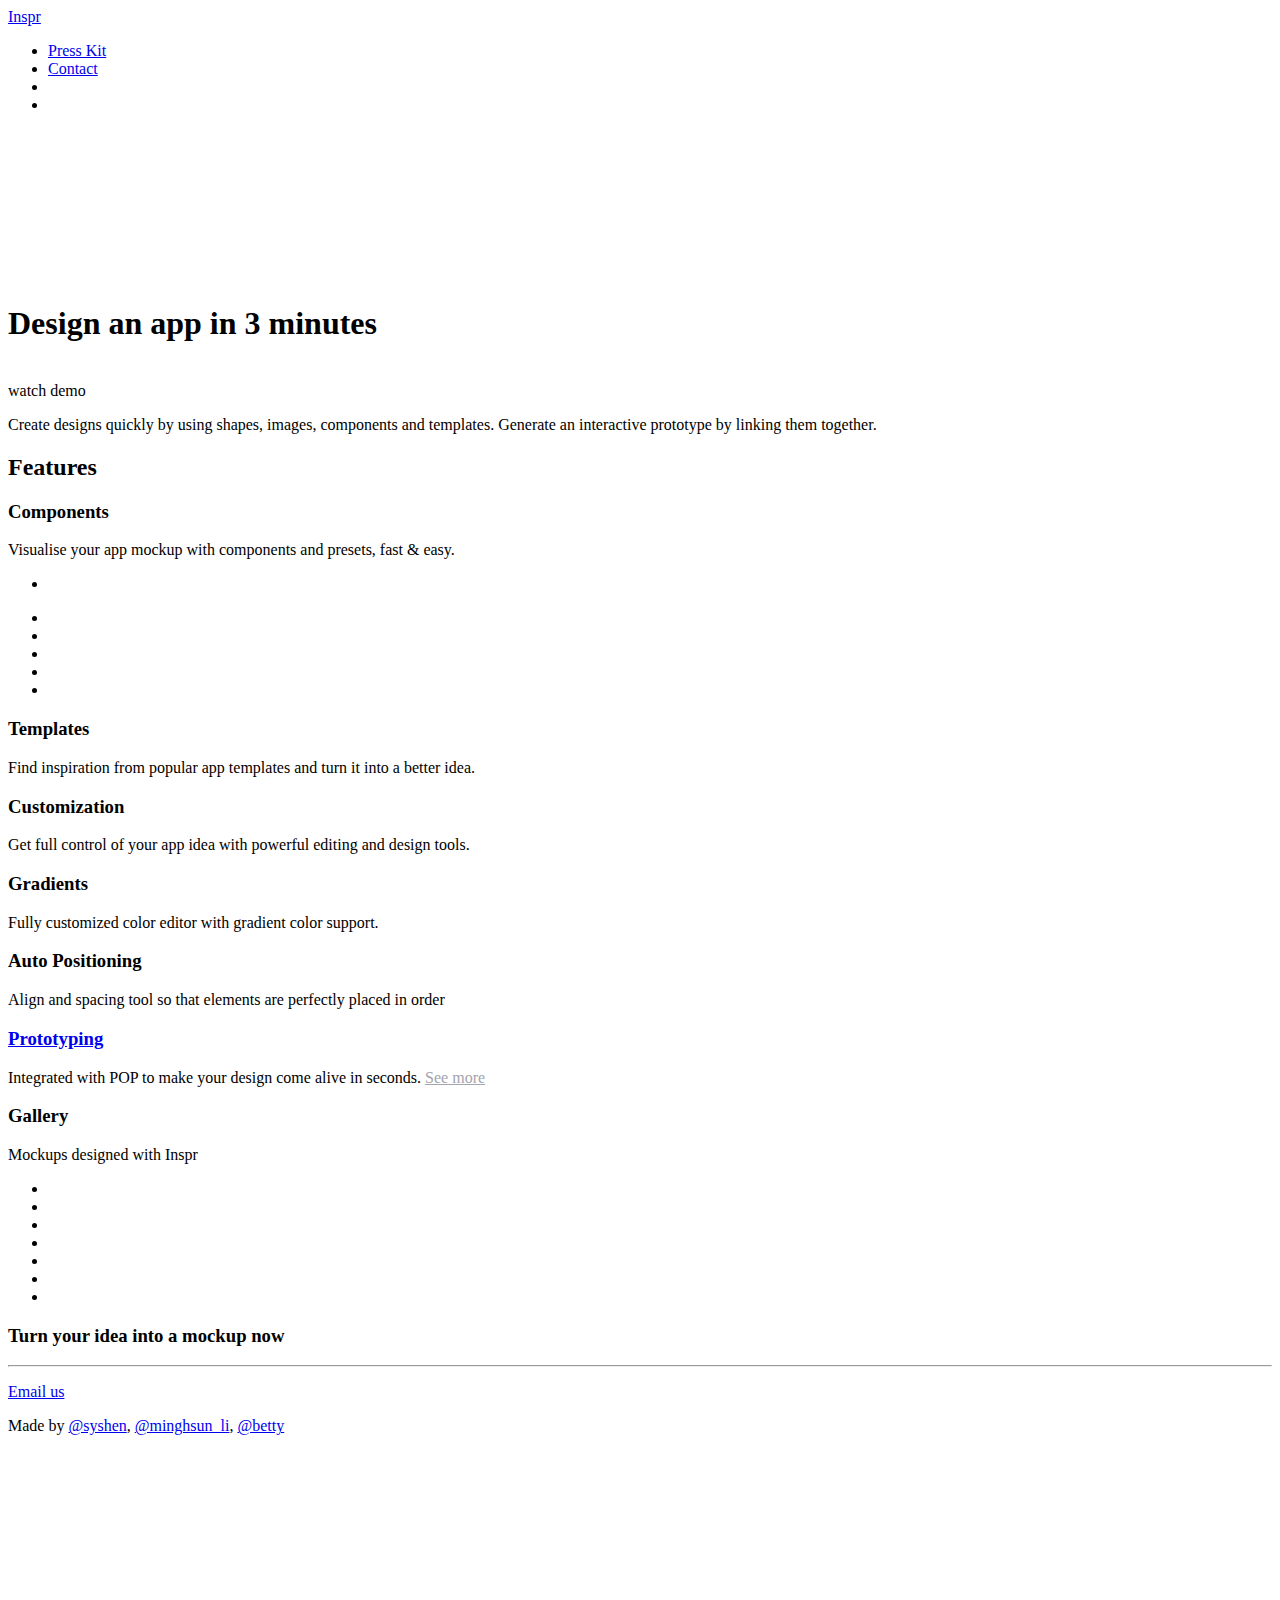
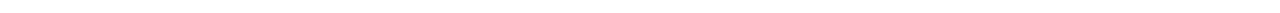
==== commit 0f7691ff: "update landing" ====
--- a/cn/index.html
+++ b/cn/index.html
@@ -15,7 +15,7 @@
     <meta property="og:image:height" content="630" />
     <meta property="og:video" content="http://insprdesign.com/video/inspr_demo.mp4" />
     <title>Inspr - mock-up and prototype app designs from the phone</title>
-    <link rel="stylesheet" href="/css/index.css">
+    <link rel="stylesheet" href="css/index.css">
     <link rel="apple-touch-icon" href="/touchicon.png">
     <link rel="icon" href="/favicon.png">
     <!--[if IE]><link rel="shortcut icon" href="/favicon.ico"><![endif]-->
@@ -91,17 +91,17 @@
       </header>
 			<div class="iphone sprite-iphone">
         <video class="demo-video">
-          <source src="/video/inspr_demo.webm" type="video/webm">
-          <source src="/video/inspr_demo.mp4" type="video/mp4">
-          <source src="/video/inspr_demo.ogg" type="video/ogg">
-          <img src="/video/inspr_demo.png" alt="">
+          <source src="video/inspr_demo.webm" type="video/webm">
+          <source src="video/inspr_demo.mp4" type="video/mp4">
+          <source src="video/inspr_demo.ogg" type="video/ogg">
+          <img src="video/inspr_demo.png" alt="">
         </video>
         <div class="play-video-mask"><div class="play-video"></div></div>
       </div>
       <div class="hero-description">
         <a class="store-link" href="https://itunes.apple.com/app/apple-store/id1011122014?pt=616448&ct=Landing&mt=8" onClick="gaEvent('actions','download_inspr','app_icon'); fbq('track', 'Lead');"><span class="app-icon sprite-app-icon"></span></a>
-				<h1>Inspr</h1>
-				<h2>Mock-up and prototype app designs from the phone</h2>
+				<!--<h1>Inspr</h1>-->
+				<h1>Design an app in 3 minutes</h1>
         <a class="play-video-wrapper__m" onClick="gaEvent('actions','play_video','')"><span class="play-video__m"></span><br>watch demo</a>
         <a class="store-link" href="https://itunes.apple.com/app/apple-store/id1011122014?pt=616448&ct=Landing&mt=8" onClick="gaEvent('actions','download_inspr','top'); fbq('track', 'Lead');"><span class="download-badge sprite-download-badge"></span></a>
         <!--
@@ -220,16 +220,16 @@
 
     <div class="mask">
         <video class="demo-video__m">
-          <source src="/video/inspr_demo.webm" type="video/webm">
-          <source src="/video/inspr_demo.mp4" type="video/mp4">
-          <source src="/video/inspr_demo.ogg" type="video/ogg">
-          <img src="/video/inspr_demo.png" alt="">
+          <source src="video/inspr_demo.webm" type="video/webm">
+          <source src="video/inspr_demo.mp4" type="video/mp4">
+          <source src="video/inspr_demo.ogg" type="video/ogg">
+          <img src="video/inspr_demo.png" alt="">
         </video>
         <a class="close-mask sprite-close"></a>
     </div>
-	<script src="/js/jquery-2.1.4.min.js"></script>
-  <script src="/js/flipsnap.min.js"></script>
-	<script src="/js/index.js"></script>
+	<script src="js/jquery-2.1.4.min.js"></script>
+  <script src="js/flipsnap.min.js"></script>
+	<script src="js/index.js"></script>
 
   <!-- Google AdWords -->
   <script type="text/javascript">
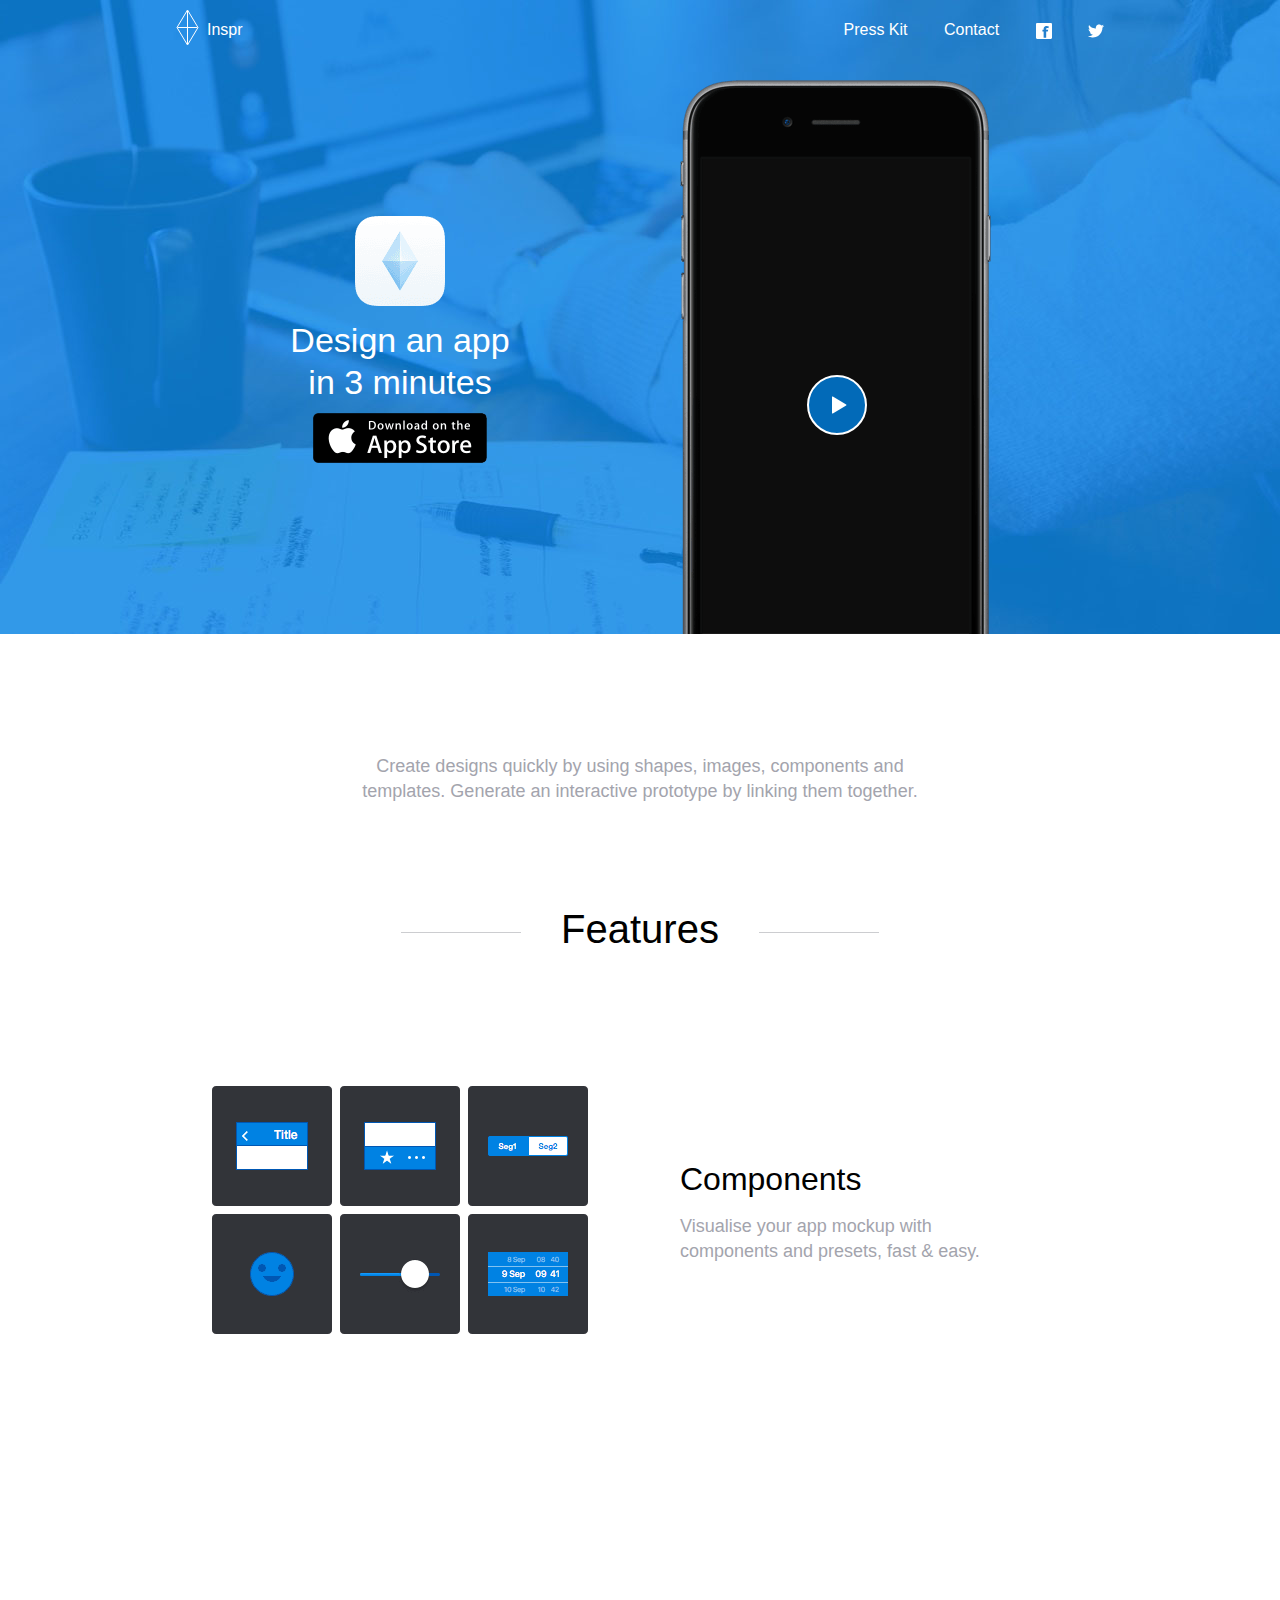
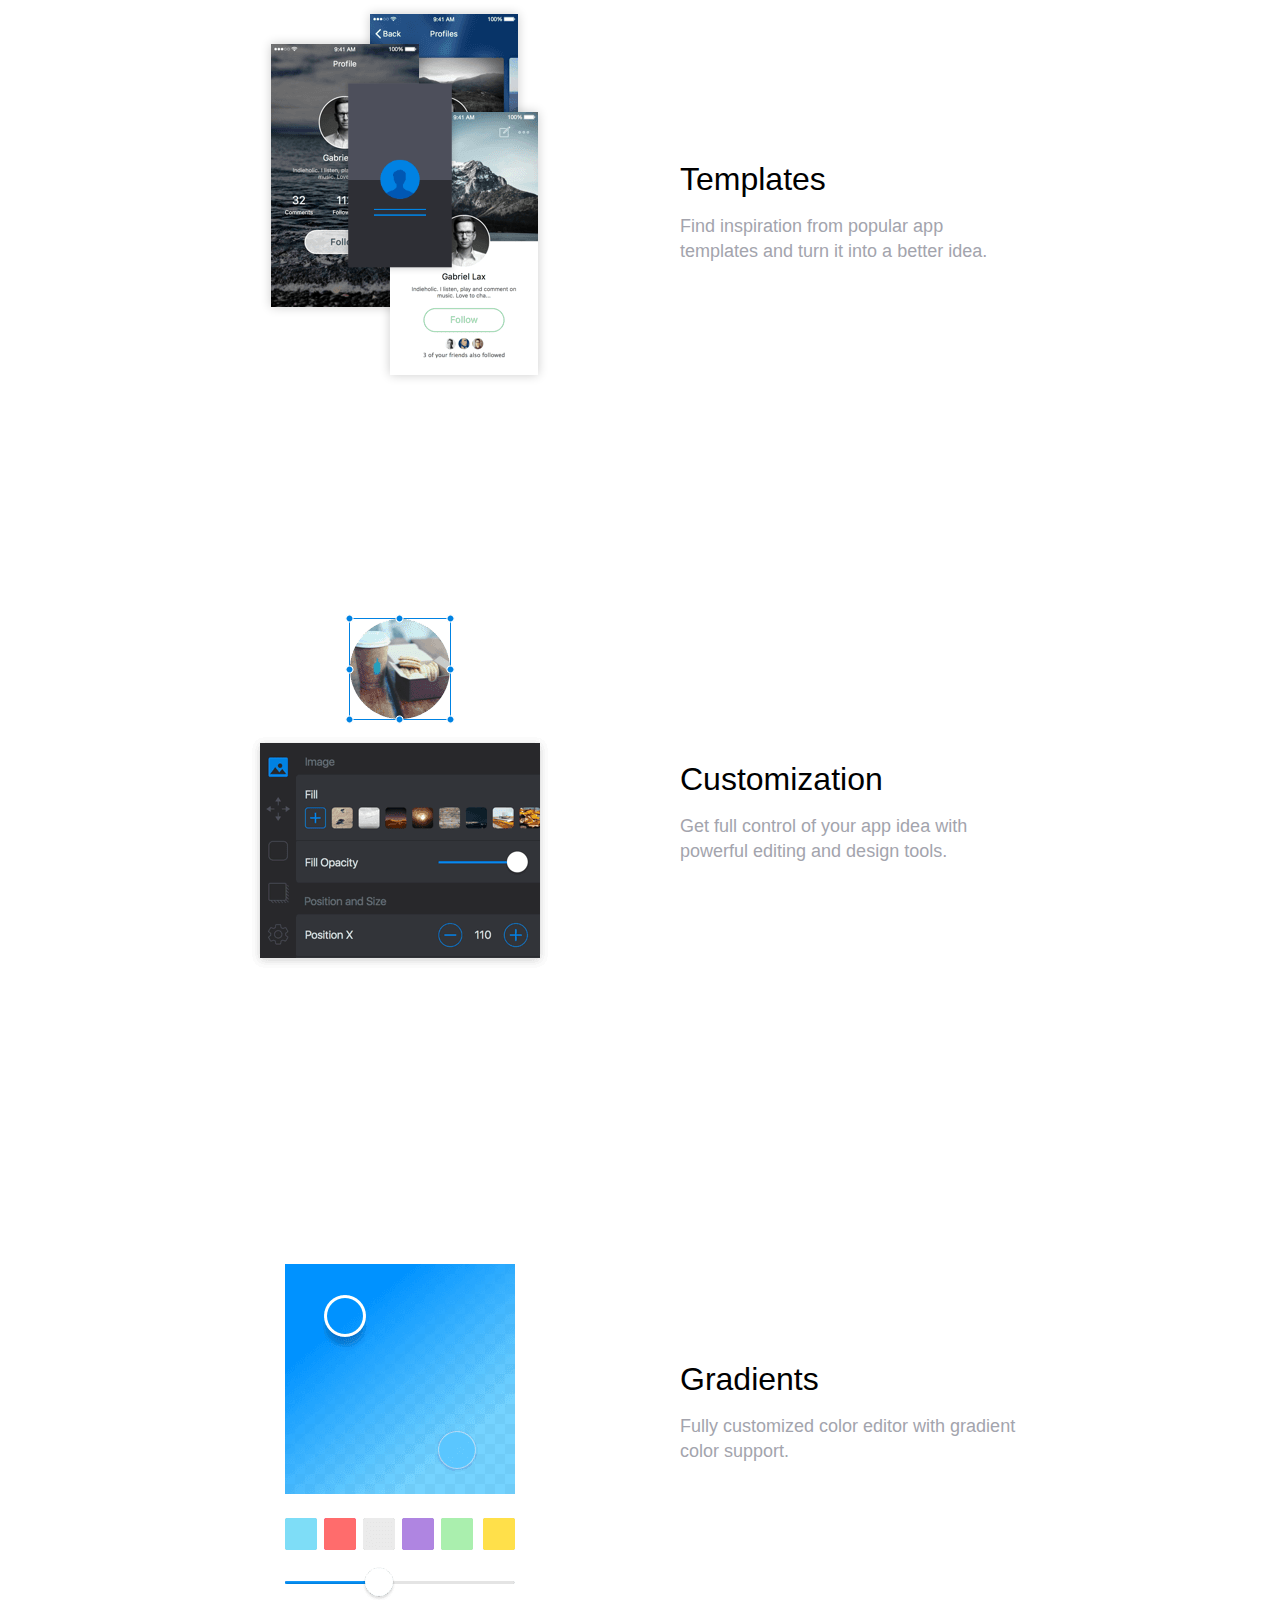
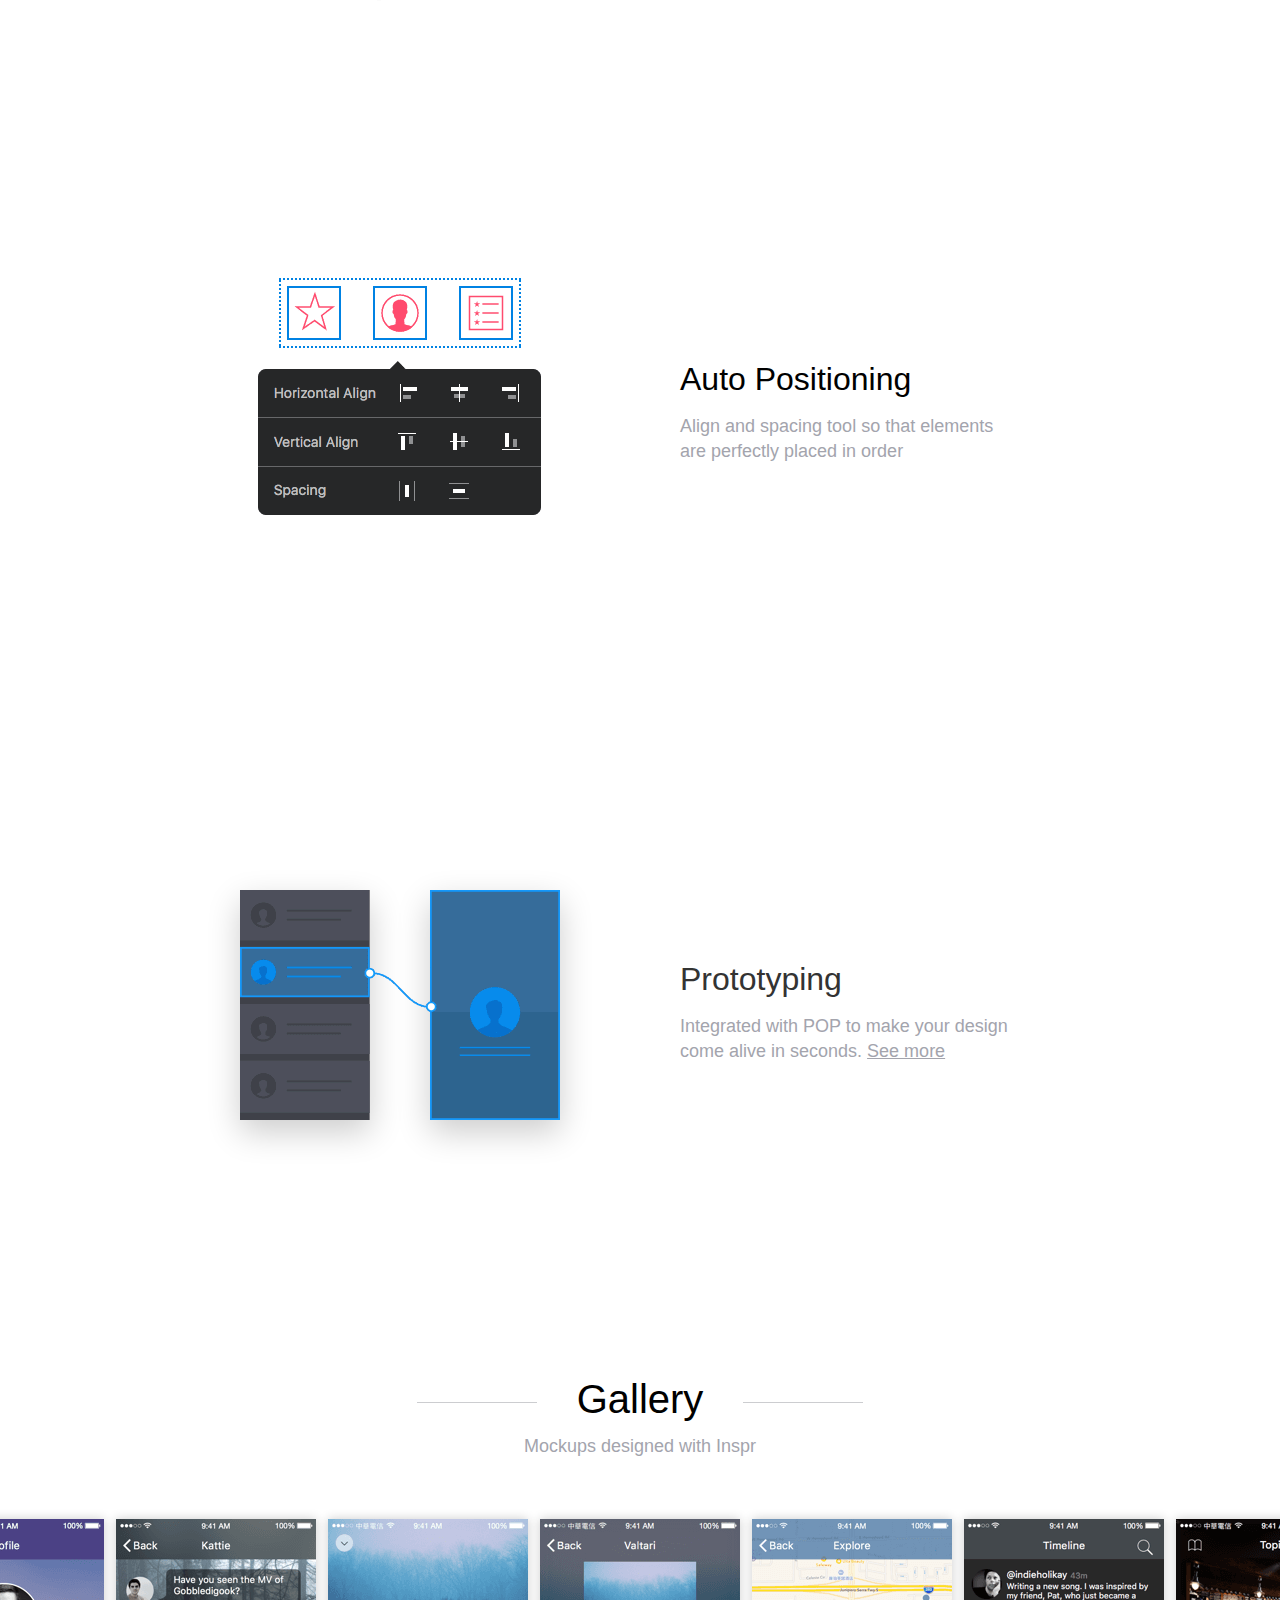
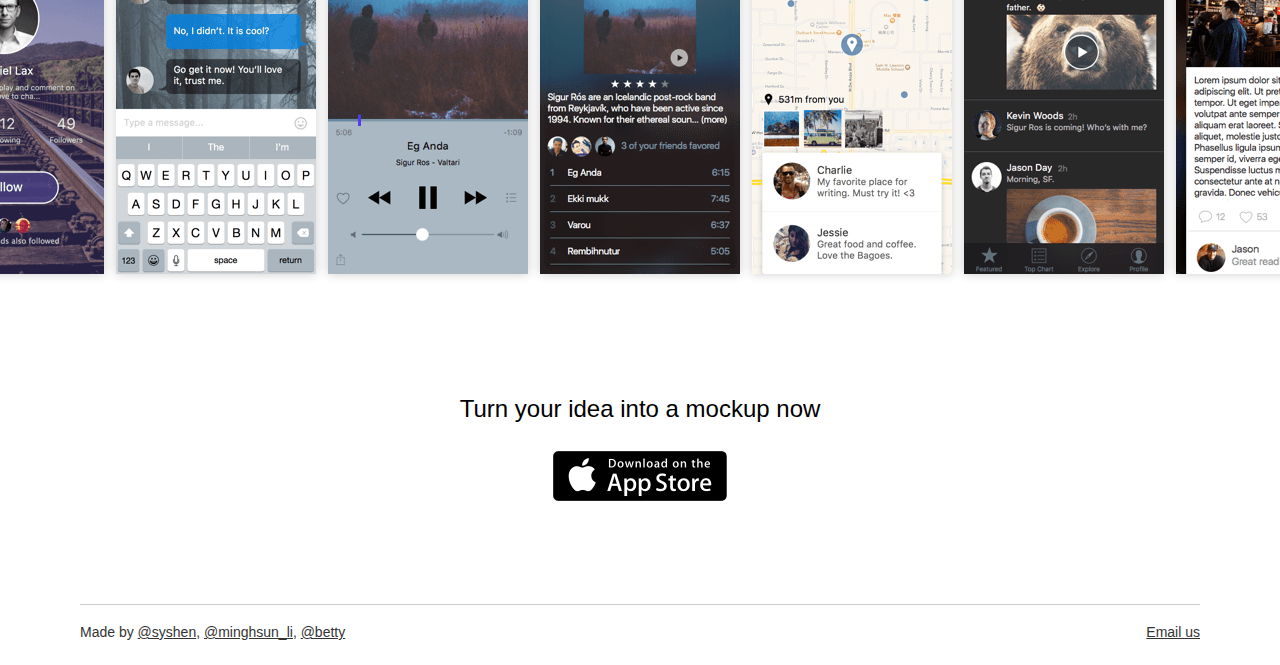
==== commit dbff6561: "cn" ====
--- a/cn/index.html
+++ b/cn/index.html
@@ -15,7 +15,7 @@
     <meta property="og:image:height" content="630" />
     <meta property="og:video" content="http://insprdesign.com/video/inspr_demo.mp4" />
     <title>Inspr - mock-up and prototype app designs from the phone</title>
-    <link rel="stylesheet" href="css/index.css">
+    <link rel="stylesheet" href="/css/index.css">
     <link rel="apple-touch-icon" href="/touchicon.png">
     <link rel="icon" href="/favicon.png">
     <!--[if IE]><link rel="shortcut icon" href="/favicon.ico"><![endif]-->
--- a/css/index.css
+++ b/css/index.css
@@ -0,0 +1,29 @@
+html,body,div,span,applet,object,iframe,h1,h2,h3,h4,h5,h6,p,blockquote,pre,a,abbr,acronym,address,big,cite,code,del,dfn,em,img,ins,kbd,q,s,samp,small,strike,strong,sub,sup,tt,var,b,u,i,center,dl,dt,dd,ol,ul,li,fieldset,form,label,legend,table,caption,tbody,tfoot,thead,tr,th,td,article,aside,canvas,details,embed,figure,figcaption,footer,header,hgroup,menu,nav,output,ruby,section,summary,time,mark,audio,video{margin:0;padding:0;border:0;font:inherit;font-size:100%;vertical-align:baseline}html{line-height:1}ol,ul{list-style:none}table{border-collapse:collapse;border-spacing:0}caption,th,td{text-align:left;font-weight:normal;vertical-align:middle}q,blockquote{quotes:none}q:before,q:after,blockquote:before,blockquote:after{content:"";content:none}a img{border:none}article,aside,details,figcaption,figure,footer,header,hgroup,main,menu,nav,section,summary{display:block}.comp-list:after,.mockups-list:after,.comp-list:before,.mockups-list:before{content:' ';display:table;clear:both}body{position:relative;font-family:'Helvetica Neue', "Helvetica", Roboto, Arial, Verdana, sans-serif}a:link,a:visited{text-decoration:none;color:#333}header{position:absolute;top:0;left:0;width:100%;height:70px;font-size:16px}@media only screen and (max-width: 480px){header{display:none}}header a:link,header a:visited{line-height:60px;color:white}.inspr-logo-icon,.nav-icon{display:inline-block;background-image:url(../images/sprite_global.png);background-image:none,url(../images/sprite_global.svg);vertical-align:middle}.header-wrapper{margin:auto;max-width:960px;width:90%}.inspr-logo{float:left}.inspr-logo-icon{position:relative;top:-3px;margin-right:8px;width:23px;height:37px;background-position:-9px -9px}.nav-list{float:right}.nav-item{display:inline-block}.nav-link{display:inline-block;padding-left:16px;padding-right:16px}.nav-link:hover,.nav-link:active{background:rgba(255,255,255,0.1)}.nav-icon{width:16px;height:16px}.nav-icon__fb{background-position:-10px -54px}.nav-icon__twitter{background-position:-36px -54px}.sn-btns{margin-top:25px}@media only screen and (max-width: 767px){.sn-btns{display:none}}
+.footer{padding:0 80px 40px;text-align:center}@media only screen and (max-width: 767px){.footer{padding-left:5%;padding-right:5%}}
+hr{margin-top:100px;margin-bottom:20px;border:0;border-bottom:1px solid #ccc}.contact{float:right;text-align:right}.copyright{float:left;text-align:left}.contact,.copyright{font-size:14px;color:#333}.contact a,.copyright a{text-decoration:underline}@media only screen and (max-width: 767px){.contact,.copyright{float:none;margin-bottom:10px;text-align:center}}
+.sprite-sprite,.sprite-app-icon,.sprite-close,.sprite-comp-1,.sprite-comp-2,.sprite-comp-3,.sprite-comp-4,.sprite-comp-5,.sprite-comp-6,.sprite-comp-navbar,.sprite-custmz,.sprite-download-badge,.sprite-gradient,.sprite-iphone,.sprite-pop_link,.sprite-pop_screena,.sprite-pop_screenb,.sprite-spacing,.sprite-template-m-1,.sprite-template-m-2,.sprite-template-m-3,.sprite-template{background-image:url('../images/sprite.png');background-repeat:no-repeat}.sprite-app-icon{background-position:0 0;height:90px;width:90px}.sprite-close{background-position:0 -90px;height:28px;width:28px}.sprite-comp-1{background-position:0 -118px;height:120px;width:120px}.sprite-comp-2{background-position:0 -238px;height:120px;width:120px}.sprite-comp-3{background-position:0 -358px;height:120px;width:120px}.sprite-comp-4{background-position:0 -478px;height:120px;width:120px}.sprite-comp-5{background-position:0 -598px;height:120px;width:120px}.sprite-comp-6{background-position:0 -718px;height:120px;width:120px}.sprite-comp-navbar{background-position:0 -838px;height:40px;width:192px}.sprite-custmz{background-position:0 -878px;height:355px;width:298px}.sprite-download-badge{background-position:0 -1233px;height:50px;width:174px}.sprite-gradient{background-position:0 -1283px;height:337px;width:230px}.sprite-iphone{background-position:0 -1620px;height:633px;width:311px}.sprite-pop_link{background-position:0 -2253px;height:46px;width:73px}.sprite-pop_screena{background-position:0 -2299px;height:230px;width:130px}.sprite-pop_screenb{background-position:0 -2529px;height:230px;width:130px}.sprite-spacing{background-position:0 -2759px;height:237px;width:284px}.sprite-template-m-1{background-position:0 -2996px;height:263px;width:148px}.sprite-template-m-2{background-position:0 -3259px;height:263px;width:148px}.sprite-template-m-3{background-position:0 -3522px;height:263px;width:148px}.sprite-template{background-position:0 -3785px;height:263px;width:148px}.sprite-retina-sprite{background-image:url('../images/sprite-retina.png');background-repeat:no-repeat}@media (min--moz-device-pixel-ratio: 1.5), (-o-min-device-pixel-ratio: 3 / 2), (-webkit-min-device-pixel-ratio: 1.5), (min-device-pixel-ratio: 1.5), (min-resolution: 1.5dppx){.sprite-all-retina-sprites,.sprite-app-icon,.sprite-close,.sprite-comp-1,.sprite-comp-2,.sprite-comp-3,.sprite-comp-4,.sprite-comp-5,.sprite-comp-6,.sprite-comp-navbar,.sprite-custmz,.sprite-download-badge,.sprite-gradient,.sprite-iphone,.sprite-pop_link,.sprite-pop_screena,.sprite-pop_screenb,.sprite-spacing,.sprite-template-m-1,.sprite-template-m-2,.sprite-template-m-3,.sprite-template{background-image:url('../images/sprite-retina.png');-moz-background-size:373px auto;-o-background-size:373px auto;-webkit-background-size:373px auto;background-size:373px auto}.sprite-app-icon{background-position:0 0}.sprite-close{background-position:0 -90px}.sprite-comp-1{background-position:0 -118px}.sprite-comp-2{background-position:0 -238px}.sprite-comp-3{background-position:0 -358px}.sprite-comp-4{background-position:0 -478px}.sprite-comp-5{background-position:0 -598px}.sprite-comp-6{background-position:0 -718px}.sprite-comp-navbar{background-position:0 -838px}.sprite-custmz{background-position:0 -878px}.sprite-download-badge{background-position:0 -1233px}.sprite-gradient{background-position:0 -1283px}.sprite-iphone{background-position:0 -1620px}.sprite-pop_link{background-position:0 -2537px}.sprite-pop_screena{background-position:0 -2583px}.sprite-pop_screenb{background-position:0 -2813px}.sprite-spacing{background-position:0 -3043px}.sprite-template-m-1{background-position:0 -3280px}.sprite-template-m-2{background-position:0 -3543px}.sprite-template-m-3{background-position:0 -3806px}.sprite-template{background-position:0 -4069px}}.gallery-sprite,.gallery-mockup-1,.gallery-mockup-2,.gallery-mockup-3,.gallery-mockup-4,.gallery-mockup-5,.gallery-mockup-6,.gallery-mockup-7{background-image:url('../images/gallery.png');background-repeat:no-repeat}.gallery-mockup-1{background-position:0 0;height:355px;width:200px}.gallery-mockup-2{background-position:0 -355px;height:355px;width:200px}.gallery-mockup-3{background-position:0 -710px;height:355px;width:200px}.gallery-mockup-4{background-position:0 -1065px;height:355px;width:200px}.gallery-mockup-5{background-position:0 -1420px;height:355px;width:200px}.gallery-mockup-6{background-position:0 -1775px;height:355px;width:200px}.gallery-mockup-7{background-position:0 -2130px;height:355px;width:200px}.gallery-retina-sprite{background-image:url('../images/gallery-retina.png');background-repeat:no-repeat}@media (min--moz-device-pixel-ratio: 1.5), (-o-min-device-pixel-ratio: 3 / 2), (-webkit-min-device-pixel-ratio: 1.5), (min-device-pixel-ratio: 1.5), (min-resolution: 1.5dppx){.gallery-all-retina-sprites,.gallery-mockup-1,.gallery-mockup-2,.gallery-mockup-3,.gallery-mockup-4,.gallery-mockup-5,.gallery-mockup-6,.gallery-mockup-7{background-image:url('../images/gallery-retina.png');-moz-background-size:200px auto;-o-background-size:200px auto;-webkit-background-size:200px auto;background-size:200px auto}.gallery-mockup-1{background-position:0 0}.gallery-mockup-2{background-position:0 -355px}.gallery-mockup-3{background-position:0 -710px}.gallery-mockup-4{background-position:0 -1065px}.gallery-mockup-5{background-position:0 -1420px}.gallery-mockup-6{background-position:0 -1775px}.gallery-mockup-7{background-position:0 -2130px}}#pop-link{display:block;margin-top:10px;font-size:14px;text-decoration:underline;color:white}h2.heading,.gallery-title{font-size:40px;line-height:1.25}@media only screen and (max-width: 480px){h2.heading,.gallery-title{font-size:28px}}
+.hero h2,.app-description,.feature-description,.gallery-description{font-size:18px;line-height:1.389}.hero{margin-bottom:120px;min-height:632px;overflow:hidden;background:#0082e3 url("../images/hero_bg.jpg");background-size:cover}@media only screen and (max-width: 767px){.hero{min-height:560px}}
+.hero-description{position:absolute;top:216px;left:50%;margin-left:-360px;width:240px;text-align:center}@media only screen and (max-width: 960px){.hero-description{margin-left:-300px}}@media only screen and (max-width: 767px){.hero-description{top:120px;margin-left:-120px}}@media only screen and (max-width: 480px){.hero-description{top:90px}}
+h1{margin-top:10px;margin-bottom:10px;color:white;font-size:34px;font-weight:300;line-height:42px}.hero h2{margin-bottom:20px;color:white}.iphone{position:relative;top:80px;left:50%;margin-left:40px;width:311px;height:634px}@media only screen and (max-width: 767px){.iphone{display:none}}
+.play-video-mask{position:absolute;top:79px;left:22px;width:267px;height:474px;background:rgba(0,0,0,0.5)}.play-video,.play-video__m{border-radius:50%;background:url("../images/play-video.png") no-repeat;background-size:56px 56px;border:2px solid white}@media not all, not all, (-webkit-min-device-pixel-ratio: 1.5), not all, (min-resolution: 1.5dppx){.play-video,.play-video__m{background-image:url("../images/play-video@2x.png")}}
+.play-video{position:absolute;top:216px;left:105px;width:56px;height:56px;background-color:rgba(0,130,227,0.8)}@media only screen and (max-width: 767px){.play-video{display:none}}
+.play-video-wrapper__m{display:none;margin-bottom:20px;font-size:12px;color:white;text-align:center}@media only screen and (max-width: 767px){.play-video-wrapper__m{display:block}}
+.play-video__m{display:inline-block;margin-bottom:8px;width:48px;height:48px;background-position:center center}@media not all, not all, (-webkit-min-device-pixel-ratio: 1.5), not all, (min-resolution: 1.5dppx){.play-video__m{background-image:url("../images/play-video@2x.png")}}
+.demo-video{position:absolute;top:79px;left:22px;width:267px;height:474px}.app-icon{display:inline-block;width:90px;height:90px}.download-badge{display:inline-block;width:174px;height:50px}.download-badge.typeform-share{box-sizing:border-box;padding:15px;font-size:20px;font-weight:400;background:white;border-radius:5px;color:#2990E4}.subscribe-description{margin-top:10px;margin-bottom:20px;font-size:12px;color:white}.app-description{margin:auto auto 100px;padding:0 20px;max-width:600px;color:#a3a4ad;text-align:center}h2.heading{margin:auto auto -40px;padding:0 20px;max-width:600px;text-align:center}@media only screen and (max-width: 960px){h2.heading{margin-bottom:80px}}
+@media only screen and (max-width: 480px){.heading-text{display:inline-block;padding-bottom:8px;border-bottom:1px solid #CCCDD0}}
+.heading-dash{display:inline-block;width:120px;height:1px;background:#CCCDD0;line-height:50px;vertical-align:middle}.heading-dash:first-child{margin-right:40px}.heading-dash:last-child{margin-left:40px}@media only screen and (max-width: 767px){.heading-dash{width:80px}}@media only screen and (max-width: 480px){.heading-dash{display:none}}
+.feature{position:relative;min-height:600px}@media only screen and (max-width: 960px){.feature{min-height:0;padding-bottom:120px}}@media only screen and (max-width: 767px){.feature{padding-bottom:80px}}
+.feature-image{position:absolute;top:100px;left:50%;margin-left:-440px;width:400px;height:400px}@media only screen and (max-width: 960px){.feature-image{position:relative;top:0;left:0;margin:auto;width:100%;height:auto;overflow:hidden}}
+.feature-text{position:absolute;top:240px;left:50%;margin-left:40px}@media only screen and (min-width: 961px){.desktop .feature-text{top:140px;padding:100px 0}}@media only screen and (max-width: 960px){.feature-text{position:relative;left:0;top:0;margin-left:0;text-align:center}}
+.feature-title{font-size:32px;line-height:50px;width:340px}@media only screen and (max-width: 480px){.feature-title{font-size:24px;line-height:35px}}@media only screen and (max-width: 960px){.feature-title{margin-left:auto;margin-right:auto;width:90%}}
+.feature-description{width:340px;margin-top:10px;color:#a3a4ad}@media only screen and (max-width: 960px){.feature-description{margin-bottom:40px;margin-left:auto;margin-right:auto;width:340px}}@media only screen and (max-width: 767px){.feature-description{width:90%;line-height:1.5}}
+.comp-list{margin:72px auto 0;width:376px}@media only screen and (max-width: 960px){.comp-list{position:relative;left:50%;margin-top:0;margin-left:-188px}}@media only screen and (max-width: 767px){.comp-list{top:-30px;-moz-transform:scale(0.75, 0.75);-ms-transform:scale(0.75, 0.75);-webkit-transform:scale(0.75, 0.75);transform:scale(0.75, 0.75)}}
+.comp-el{float:left;position:relative;margin-right:8px;margin-bottom:8px;width:120px;height:120px}.comp-el:nth-child(3n){margin-right:0}.comp-el:nth-child(n+4){margin-bottom:0}.comp-popover{-moz-transition:-moz-transform 0.4s cubic-bezier(0.73, 0.08, 0.49, 1.36),opacity 0.4s ease-out;-o-transition:-o-transform 0.4s cubic-bezier(0.73, 0.08, 0.49, 1.36),opacity 0.4s ease-out;-webkit-transition:-webkit-transform 0.4s cubic-bezier(0.73, 0.08, 0.49, 1.36),opacity 0.4s ease-out;transition:transform 0.4s cubic-bezier(0.73, 0.08, 0.49, 1.36),opacity 0.4s ease-out;-moz-transform:translate(0, -20px) scale(0.5, 0.5);-ms-transform:translate(0, -20px) scale(0.5, 0.5);-webkit-transform:translate(0, -20px) scale(0.5, 0.5);transform:translate(0, -20px) scale(0.5, 0.5);z-index:10;position:absolute;top:108px;left:50%;margin-left:-114px;width:228px;height:88px;border-radius:2px;background:rgba(255,255,255,0.95);box-shadow:0 2px 10px rgba(0,0,0,0.2);opacity:0}.comp-popover:after{content:'';position:absolute;top:-6px;left:50%;margin-left:-4px;width:0;height:0;border-style:solid;border-width:0 4px 6px 4px;border-color:transparent transparent rgba(255,255,255,0.95) transparent}.feature-image:hover .comp-popover,.feature-text:hover+div .comp-popover{-moz-transform:translate(0, 0) scale(1, 1);-ms-transform:translate(0, 0) scale(1, 1);-webkit-transform:translate(0, 0) scale(1, 1);transform:translate(0, 0) scale(1, 1);opacity:1}.comp-navbar{margin:24px auto;width:192px;height:40px}.feature-image__template{-moz-transition:-moz-transform 0.7s cubic-bezier(0.73, 0.08, 0.64, 1.11),opacity 0.7s ease-in-out;-o-transition:-o-transform 0.7s cubic-bezier(0.73, 0.08, 0.64, 1.11),opacity 0.7s ease-in-out;-webkit-transition:-webkit-transform 0.7s cubic-bezier(0.73, 0.08, 0.64, 1.11),opacity 0.7s ease-in-out;transition:transform 0.7s cubic-bezier(0.73, 0.08, 0.64, 1.11),opacity 0.7s ease-in-out}@media only screen and (min-width: 961px){.feature-image__template:hover,.feature-text:hover+.feature-image__template{-moz-transform:translate(0, 50px);-ms-transform:translate(0, 50px);-webkit-transform:translate(0, 50px);transform:translate(0, 50px)}}
+.templates-demo{position:relative;margin:auto;width:282px;height:400px}.template{position:absolute;top:30px;left:50%;margin-left:-74px;width:148px;height:263px;box-shadow:0 0 10px rgba(0,0,0,0.2)}.template-mockup{position:absolute;left:50%;margin-left:-74px;width:148px;height:263px;box-shadow:0 0 10px rgba(0,0,0,0.2)}.template{-moz-transform:scale(0.7, 0.7);-ms-transform:scale(0.7, 0.7);-webkit-transform:scale(0.7, 0.7);transform:scale(0.7, 0.7);-moz-transition:-moz-transform 0.7s cubic-bezier(0.73, 0.08, 0.64, 1.11),opacity 0.7s ease-in-out;-o-transition:-o-transform 0.7s cubic-bezier(0.73, 0.08, 0.64, 1.11),opacity 0.7s ease-in-out;-webkit-transition:-webkit-transform 0.7s cubic-bezier(0.73, 0.08, 0.64, 1.11),opacity 0.7s ease-in-out;transition:transform 0.7s cubic-bezier(0.73, 0.08, 0.64, 1.11),opacity 0.7s ease-in-out}.feature-image:hover .template,.feature-text:hover+div .template{-moz-transform:scale(0.5, 0.5);-ms-transform:scale(0.5, 0.5);-webkit-transform:scale(0.5, 0.5);transform:scale(0.5, 0.5);opacity:0}.template-mockup1{-moz-transform:translate(44px, 0);-ms-transform:translate(44px, 0);-webkit-transform:translate(44px, 0);transform:translate(44px, 0);-moz-transition:-moz-transform 0.7s cubic-bezier(0.73, 0.08, 0.64, 1.11);-o-transition:-o-transform 0.7s cubic-bezier(0.73, 0.08, 0.64, 1.11);-webkit-transition:-webkit-transform 0.7s cubic-bezier(0.73, 0.08, 0.64, 1.11);transition:transform 0.7s cubic-bezier(0.73, 0.08, 0.64, 1.11)}.feature-image:hover .template-mockup1,.feature-text:hover+div .template-mockup1{-moz-transform:translate(0, 0);-ms-transform:translate(0, 0);-webkit-transform:translate(0, 0);transform:translate(0, 0)}.template-mockup2{-moz-transform:translate(-55px, 30px);-ms-transform:translate(-55px, 30px);-webkit-transform:translate(-55px, 30px);transform:translate(-55px, 30px);-moz-transition:-moz-transform 0.7s cubic-bezier(0.73, 0.08, 0.64, 1.11);-o-transition:-o-transform 0.7s cubic-bezier(0.73, 0.08, 0.64, 1.11);-webkit-transition:-webkit-transform 0.7s cubic-bezier(0.73, 0.08, 0.64, 1.11);transition:transform 0.7s cubic-bezier(0.73, 0.08, 0.64, 1.11)}.feature-image:hover .template-mockup2,.feature-text:hover+div .template-mockup2{-moz-transform:translate(-156px, 0);-ms-transform:translate(-156px, 0);-webkit-transform:translate(-156px, 0);transform:translate(-156px, 0)}.template-mockup3{-moz-transform:translate(64px, 98px);-ms-transform:translate(64px, 98px);-webkit-transform:translate(64px, 98px);transform:translate(64px, 98px);-moz-transition:-moz-transform 0.7s cubic-bezier(0.73, 0.08, 0.64, 1.11);-o-transition:-o-transform 0.7s cubic-bezier(0.73, 0.08, 0.64, 1.11);-webkit-transition:-webkit-transform 0.7s cubic-bezier(0.73, 0.08, 0.64, 1.11);transition:transform 0.7s cubic-bezier(0.73, 0.08, 0.64, 1.11)}.feature-image:hover .template-mockup3,.feature-text:hover+div .template-mockup3{-moz-transform:translate(156px, 0);-ms-transform:translate(156px, 0);-webkit-transform:translate(156px, 0);transform:translate(156px, 0)}.customization-demo{margin:auto;width:298px;height:355px}@media only screen and (max-width: 767px){.customization-demo{margin-top:-45px;-moz-transform:scale(0.75, 0.75);-ms-transform:scale(0.75, 0.75);-webkit-transform:scale(0.75, 0.75);transform:scale(0.75, 0.75)}}
+.gradient-demo{position:relative;top:50px;margin:auto;width:230px;height:337px}@media only screen and (max-width: 960px){.gradient-demo{top:auto}}@media only screen and (max-width: 767px){.gradient-demo{margin-top:-45px;-moz-transform:scale(0.75, 0.75);-ms-transform:scale(0.75, 0.75);-webkit-transform:scale(0.75, 0.75);transform:scale(0.75, 0.75)}}
+.spacing-demo{position:relative;top:64px;margin:auto;width:284px;height:237px}@media only screen and (max-width: 960px){.spacing-demo{top:auto}}@media only screen and (max-width: 767px){.spacing-demo{margin-top:-25px;-moz-transform:scale(0.75, 0.75);-ms-transform:scale(0.75, 0.75);-webkit-transform:scale(0.75, 0.75);transform:scale(0.75, 0.75)}}
+.pop-demo{position:relative;top:76px;margin:auto;width:320px;height:230px}@media only screen and (max-width: 960px){.pop-demo{top:auto}}@media only screen and (max-width: 767px){.pop-demo{margin-top:-25px;-moz-transform:scale(0.75, 0.75);-ms-transform:scale(0.75, 0.75);-webkit-transform:scale(0.75, 0.75);transform:scale(0.75, 0.75)}}
+.pop-screena,.pop-screenb{position:absolute;top:0;width:130px;height:230px;box-shadow:0 12px 31px rgba(0,0,0,0.2)}.pop-screena{left:0}.pop-screenb{right:0}.pop-link{position:absolute;left:124px;top:77px;width:73px;height:46px}.gallery{padding-top:60px;padding-bottom:120px;overflow:hidden}.gallery-title{text-align:center}@media only screen and (max-width: 960px){.gallery-title{padding:0 40px}}@media only screen and (max-width: 480px){.gallery-title{margin-bottom:20px}}
+.gallery-description{margin-top:10px;margin-bottom:60px;text-align:center;color:#a3a4ad}@media only screen and (max-width: 960px){.gallery-description{margin-bottom:40px;margin-left:auto;margin-right:auto;width:90%}}@media only screen and (max-width: 767px){.gallery-description{line-height:1.5}}
+.mockups-wrapper{position:relative;width:100%;height:355px}.mockups-list{position:relative;left:50%;margin-left:-742px;width:1484px}@media only screen and (max-width: 960px){.mockups-list{left:auto;margin-left:0}}
+.mockup-item{float:left;padding:0 6px}.mockup{display:inline-block;width:200px;height:355px;background-color:#eee;box-shadow:0 0 10px rgba(0,0,0,0.2)}.footer-title{margin-bottom:30px;text-align:center;font-size:24px}.mask{z-index:20;display:none;position:absolute;top:0;left:0;width:100%;height:100%;background:rgba(0,0,0,0.9)}.demo-video__m{position:relative;top:0;left:0;display:block;width:267px;height:474px;margin:50px auto 0}.close-mask{position:absolute;top:16px;right:16px;display:inline-block;width:28px;height:28px}
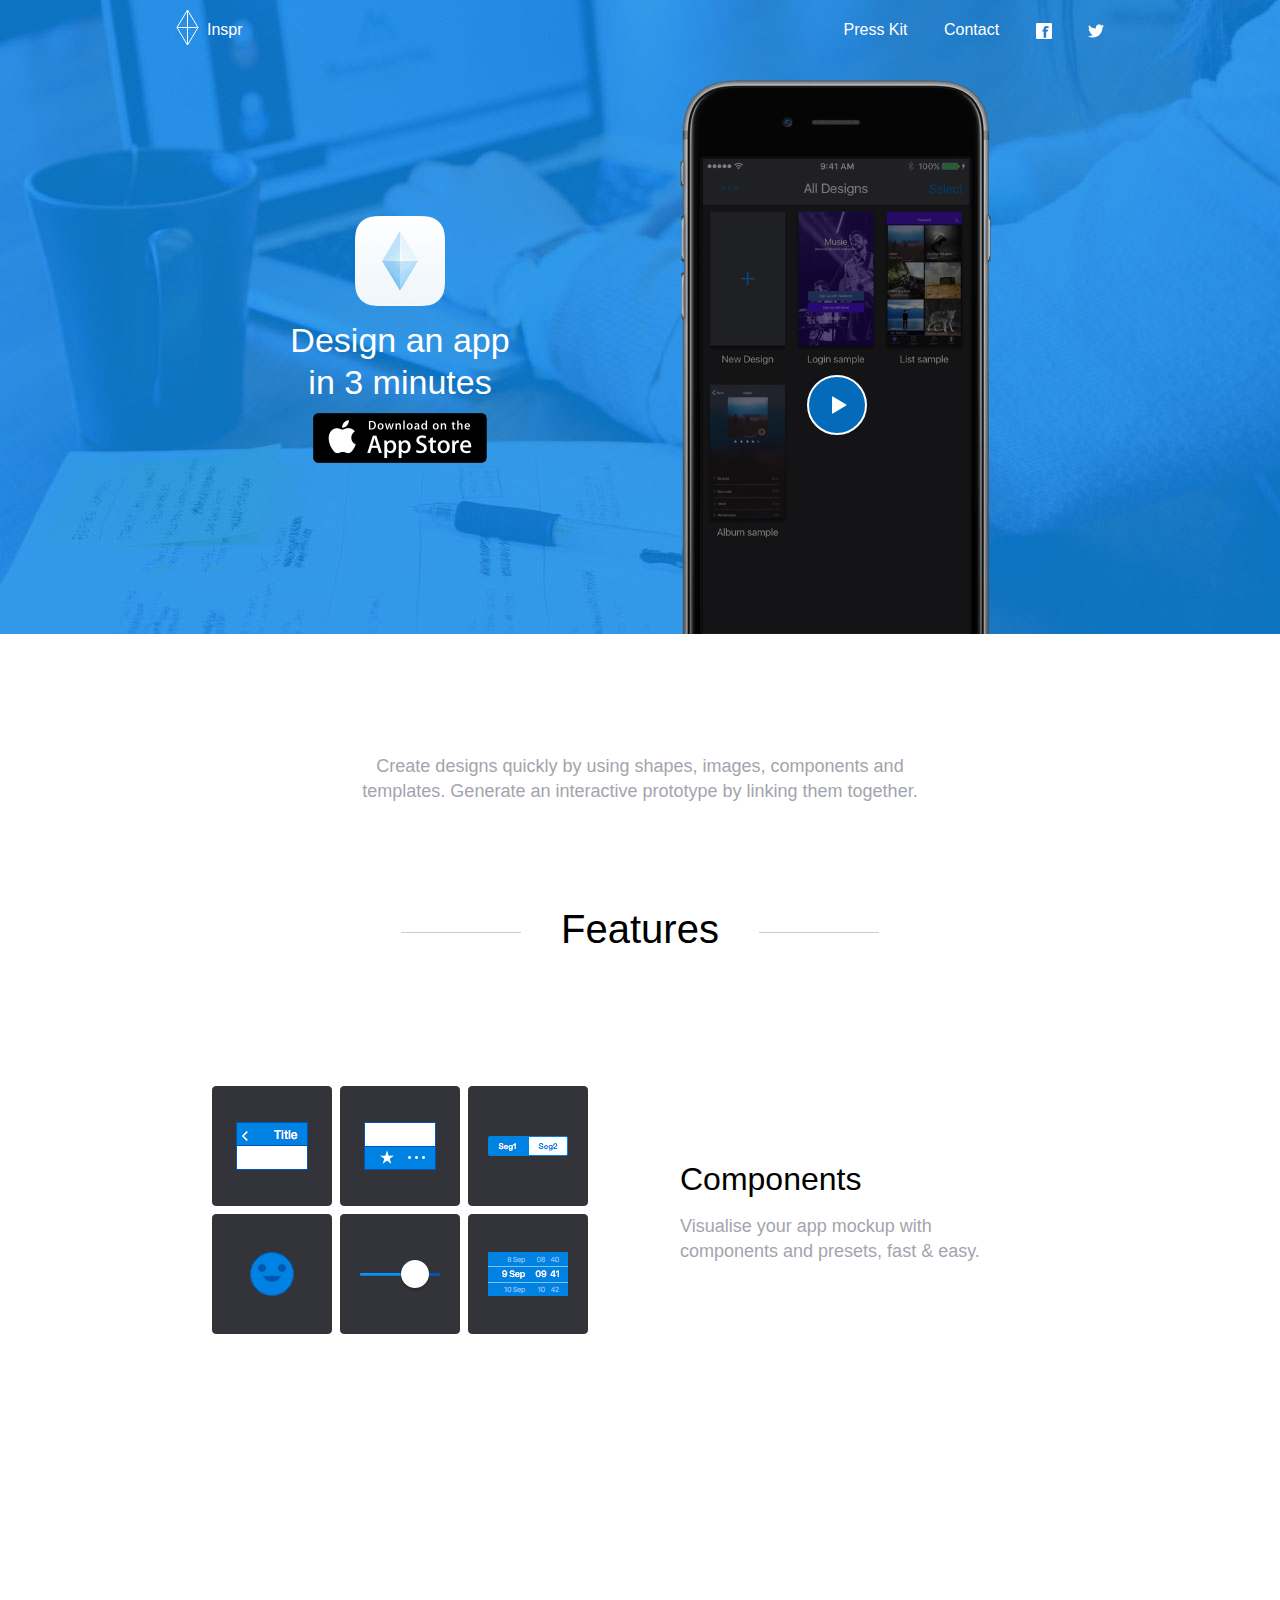
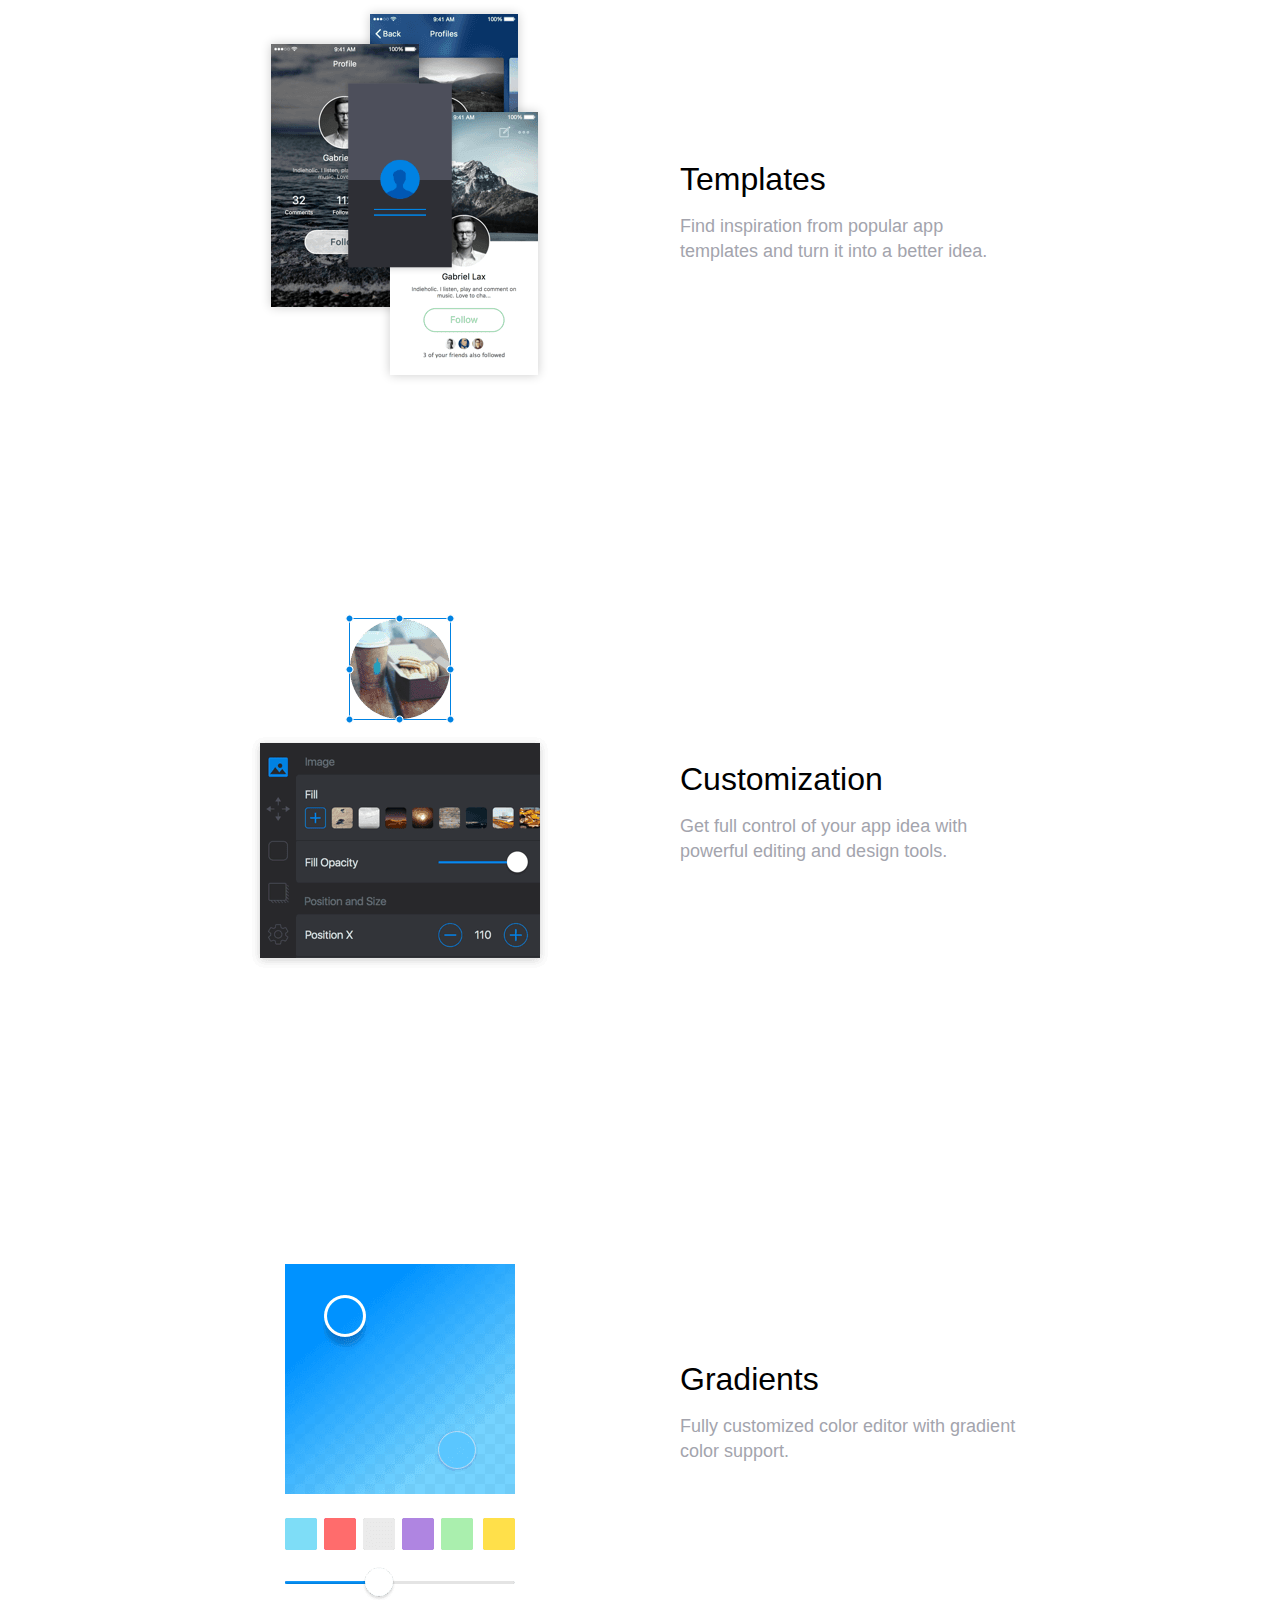
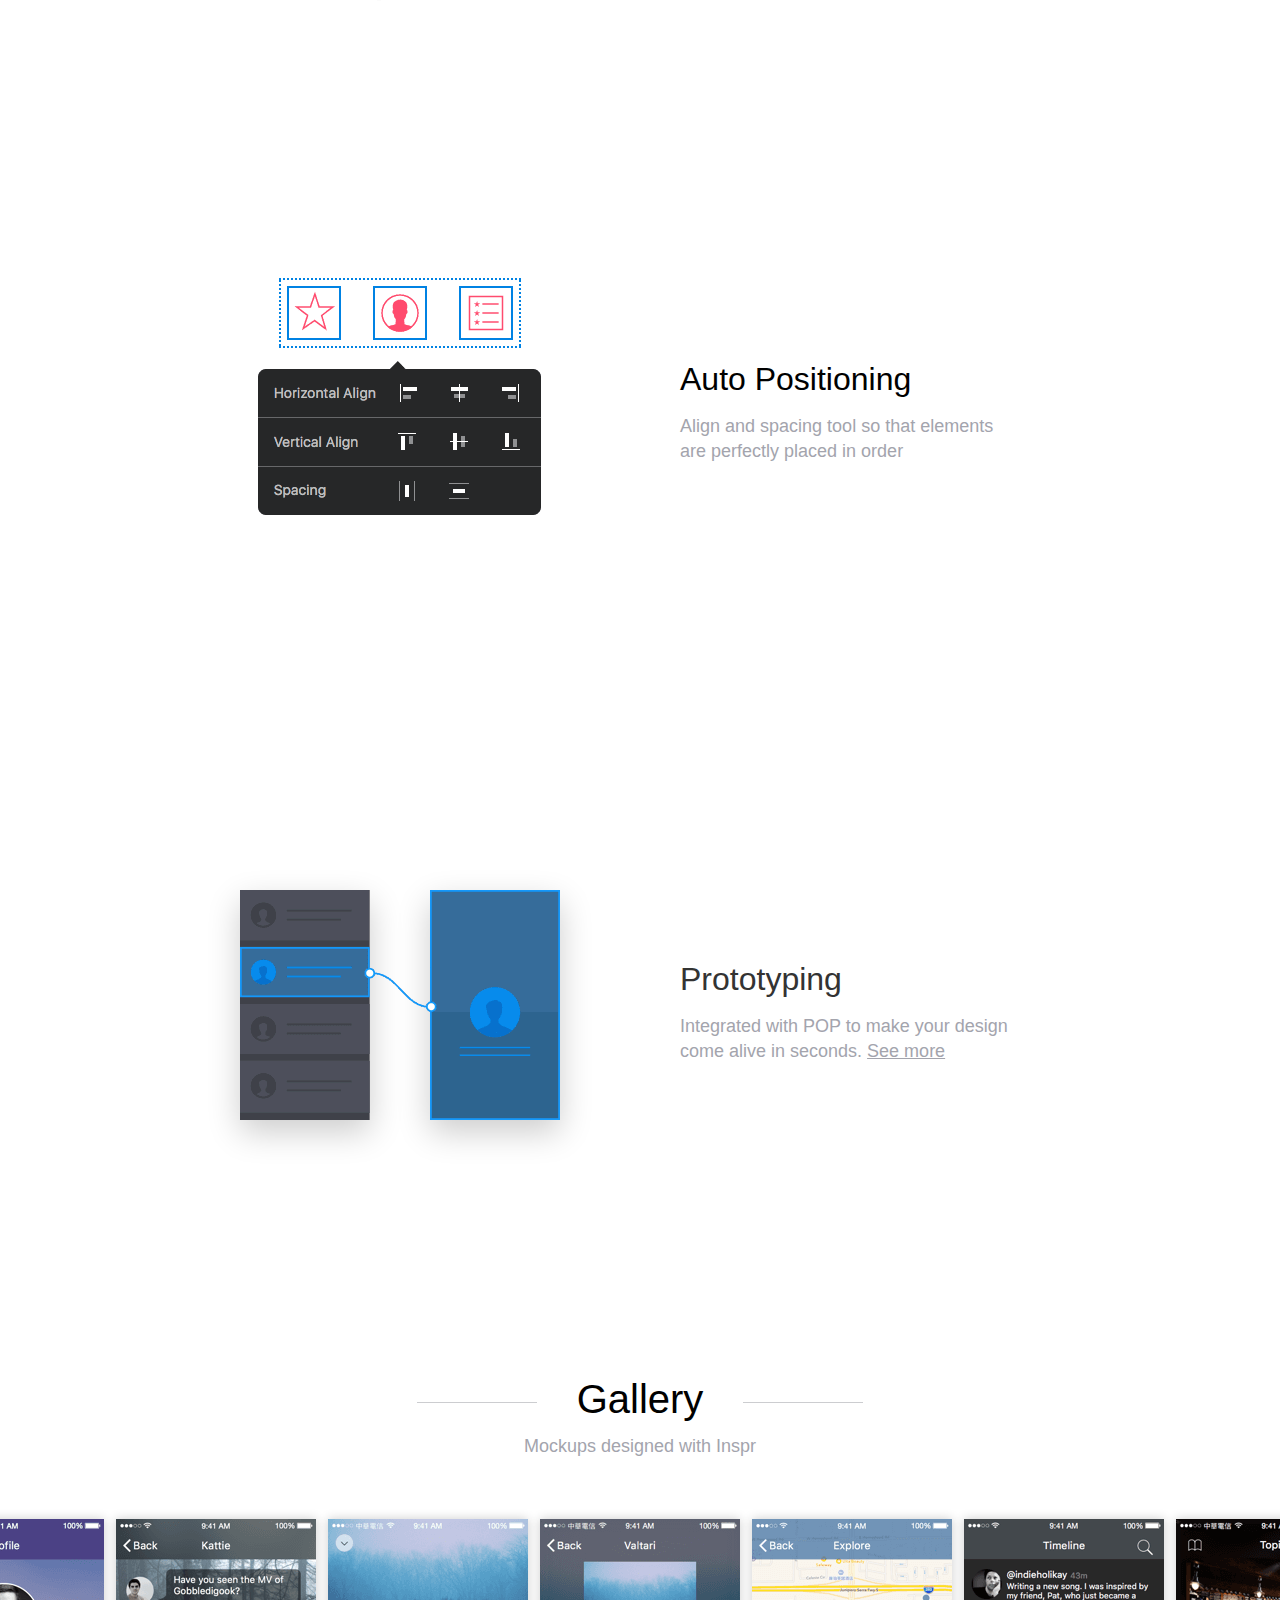
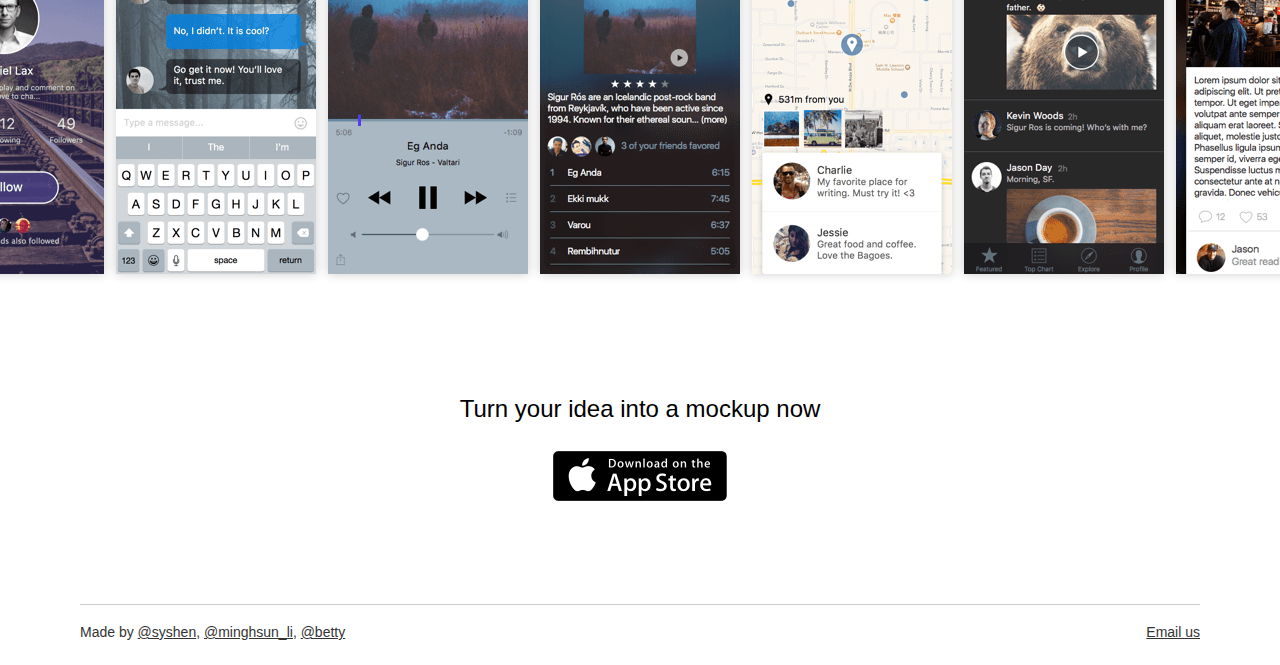
==== commit 636ddda2: "cn" ====
--- a/cn/index.html
+++ b/cn/index.html
@@ -91,10 +91,10 @@
       </header>
 			<div class="iphone sprite-iphone">
         <video class="demo-video">
-          <source src="video/inspr_demo.webm" type="video/webm">
-          <source src="video/inspr_demo.mp4" type="video/mp4">
-          <source src="video/inspr_demo.ogg" type="video/ogg">
-          <img src="video/inspr_demo.png" alt="">
+          <source src="/video/inspr_demo.webm" type="video/webm">
+          <source src="/video/inspr_demo.mp4" type="video/mp4">
+          <source src="/video/inspr_demo.ogg" type="video/ogg">
+          <img src="/video/inspr_demo.png" alt="">
         </video>
         <div class="play-video-mask"><div class="play-video"></div></div>
       </div>
@@ -220,16 +220,16 @@
 
     <div class="mask">
         <video class="demo-video__m">
-          <source src="video/inspr_demo.webm" type="video/webm">
-          <source src="video/inspr_demo.mp4" type="video/mp4">
-          <source src="video/inspr_demo.ogg" type="video/ogg">
-          <img src="video/inspr_demo.png" alt="">
+          <source src="/video/inspr_demo.webm" type="video/webm">
+          <source src="/video/inspr_demo.mp4" type="video/mp4">
+          <source src="/video/inspr_demo.ogg" type="video/ogg">
+          <img src="/video/inspr_demo.png" alt="">
         </video>
         <a class="close-mask sprite-close"></a>
     </div>
-	<script src="js/jquery-2.1.4.min.js"></script>
-  <script src="js/flipsnap.min.js"></script>
-	<script src="js/index.js"></script>
+	<script src="/js/jquery-2.1.4.min.js"></script>
+  <script src="/js/flipsnap.min.js"></script>
+	<script src="/js/index.js"></script>
 
   <!-- Google AdWords -->
   <script type="text/javascript">
